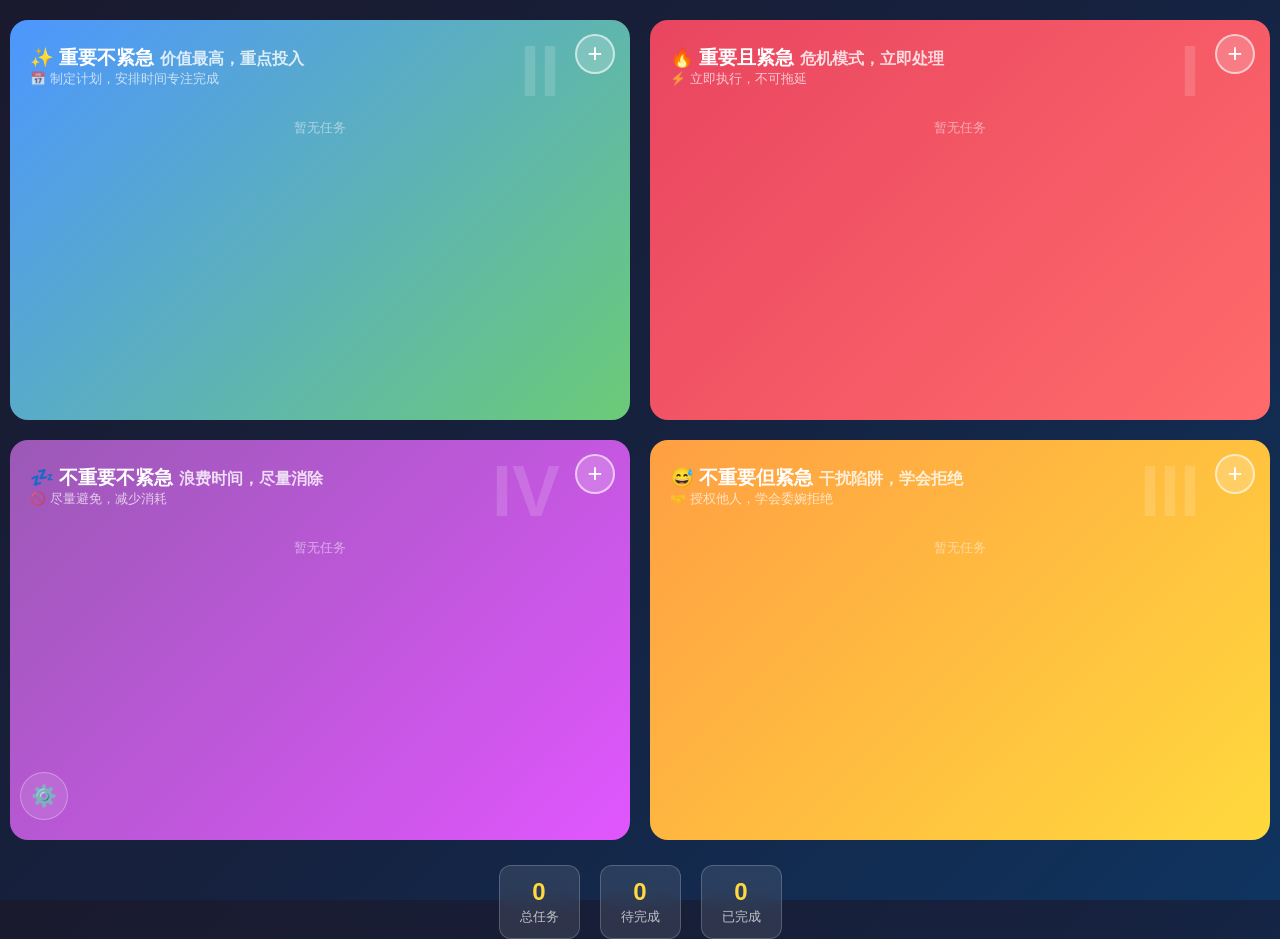
==== index.html @ 6d912873 "add html" ====
<!DOCTYPE html>
<html lang="zh-CN">
<head>
    <meta charset="UTF-8">
    <meta name="viewport" content="width=device-width, initial-scale=1.0">
    <title>四象限工作法 - 艾森豪威尔矩阵</title>
    <style>
        * { margin: 0; padding: 0; box-sizing: border-box; }
        
        body {
            width: 100vw;
            height: 100vh;
            overflow: hidden;
            background: linear-gradient(135deg, #1a1a2e 0%, #16213e 50%, #0f3460 100%);
            font-family: sans-serif;
            padding: 20px 10px;
            display: flex;
            flex-direction: column;
            align-items: center;
        }
        
        .header { text-align: center; margin-bottom: 20px; }
        
        h1 {
            color: #fff;
            font-size: 2rem;
            text-shadow: 0 0 30px rgba(255, 255, 255, 0.3);
        }
        
        .subtitle { color: #e94560; font-size: 1rem; margin-top: 5px; }

        .back-link {
            color: #ffd93d;
            font-size: 0.9rem;
            text-decoration: none;
            margin-top: 10px;
            display: inline-block;
        }

        .add-bar {
            display: flex;
            gap: 10px;
            max-width: 1000px;
            width: 100%;
            margin-bottom: 20px;
            flex-wrap: wrap;
            justify-content: center;
        }
        
        .add-bar input {
            flex: 1;
            min-width: 200px;
            padding: 12px 18px;
            border: 1px solid rgba(255,255,255,0.3);
            border-radius: 12px;
            background: rgba(255,255,255,0.1);
            color: #fff;
            font-size: 1rem;
            font-family: inherit;
            backdrop-filter: blur(10px);
            outline: none;
        }
        
        .add-bar input:focus { border-color: #ffd93d; }
        
        .add-bar input::placeholder { color: rgba(255,255,255,0.5); }
        
        .add-bar select {
            padding: 12px 16px;
            border: 1px solid rgba(255,255,255,0.3);
            border-radius: 12px;
            background: rgba(255,255,255,0.1);
            color: #fff;
            font-size: 1rem;
            font-family: inherit;
            backdrop-filter: blur(10px);
            outline: none;
            cursor: pointer;
        }

        .add-bar select option { background: #16213e; color: #fff; }

        .btn-add {
            padding: 12px 24px;
            border: none;
            border-radius: 12px;
            background: linear-gradient(135deg, #4d96ff, #6bcb77);
            color: #fff;
            font-size: 1rem;
            font-weight: bold;
            cursor: pointer;
            transition: all 0.3s ease;
            font-family: inherit;
        }
        
        .btn-add:hover { transform: translateY(-2px); box-shadow: 0 8px 20px rgba(77,150,255,0.4); }
        
        .matrix-container {
            display: grid;
            grid-template-columns: 1fr 1fr;
            gap: 20px;
            max-width: 1400px;
            width: 100%;
        }
        
        .quadrant {
            border-radius: 18px;
            padding: 25px 20px 20px;
            height: 400px;
            position: relative;
            display: flex;
            flex-direction: column;
            overflow: hidden;
            transition: box-shadow 0.3s ease;
        }

        .quadrant-header {
            flex-shrink: 0;
        }

        .quadrant-body {
            flex: 1;
            overflow-y: auto;
            overflow-x: hidden;
        }

        .quadrant-body::-webkit-scrollbar { width: 6px; }
        .quadrant-body::-webkit-scrollbar-track { background: rgba(255,255,255,0.1); border-radius: 3px; }
        .quadrant-body::-webkit-scrollbar-thumb { background: rgba(255,255,255,0.3); border-radius: 3px; }
        .quadrant-body::-webkit-scrollbar-thumb:hover { background: rgba(255,255,255,0.5); }
        
        .quadrant:hover { box-shadow: 0 15px 30px rgba(0,0,0,0.3); }

        .q1 { background: linear-gradient(135deg, #e94560 0%, #ff6b6b 100%); grid-column: 2; grid-row: 1; }
        .q2 { background: linear-gradient(135deg, #4d96ff 0%, #6bcb77 100%); grid-column: 1; grid-row: 1; }
        .q3 { background: linear-gradient(135deg, #ff9f43 0%, #ffd93d 100%); grid-column: 2; grid-row: 2; }
        .q4 { background: linear-gradient(135deg, #9b59b6 0%, #e056fd 100%); grid-column: 1; grid-row: 2; }
        
        .quadrant-number {
            position: absolute;
            top: 10px;
            right: 70px;
            font-size: 4.5rem;
            font-weight: bold;
            opacity: 0.15;
            color: #fff;
        }
        
        .btn-quadrant-add {
            position: absolute;
            top: 14px;
            right: 15px;
            width: 40px;
            height: 40px;
            border: 2px solid rgba(255,255,255,0.6);
            border-radius: 50%;
            background: rgba(255,255,255,0.2);
            color: #fff;
            font-size: 1.6rem;
            cursor: pointer;
            display: flex;
            align-items: center;
            justify-content: center;
            transition: all 0.2s ease;
            z-index: 10;
            line-height: 1;
        }

        .btn-quadrant-add:hover {
            background: rgba(255,255,255,0.5);
            transform: scale(1.1);
        }

        .inline-input-wrap {
            display: none;
            margin-bottom: 10px;
            flex-direction: column;
            gap: 6px;
        }

        .inline-input-wrap.show {
            display: flex;
        }

        .inline-input-wrap .input-row {
            display: flex;
            gap: 8px;
            align-items: center;
        }

        .inline-input-wrap input {
            flex: 1;
            padding: 8px 12px;
            border: 1px solid rgba(255,255,255,0.4);
            border-radius: 8px;
            background: rgba(255,255,255,0.2);
            color: #fff;
            font-size: 0.9rem;
            font-family: inherit;
            outline: none;
        }

        .inline-input-wrap input::placeholder { color: rgba(255,255,255,0.5); }
        .inline-input-wrap input:focus { border-color: #ffd93d; }

        .inline-input-wrap button {
            padding: 8px 14px;
            border: none;
            border-radius: 8px;
            background: rgba(255,255,255,0.3);
            color: #fff;
            font-size: 0.85rem;
            cursor: pointer;
            font-family: inherit;
            transition: all 0.2s ease;
        }

        .inline-input-wrap button:hover { background: rgba(255,255,255,0.5); }
        
.quadrant-title {
            font-size: 1.2rem;
            font-weight: bold;
            color: #fff;
            margin-bottom: 8px;
            display: inline;
        }

        .quadrant-subtitle-inline {
            font-size: 1rem;
            color: rgba(255,255,255,0.8);
            font-weight: bold;
        }
        
        .quadrant-subtitle {
            font-size: 0.85rem;
            color: rgba(255,255,255,0.8);
            margin-bottom: 5px;
            font-weight: bold;
        }

        .quadrant-action {
            font-size: 0.8rem;
            color: rgba(255,255,255,0.7);
            margin-bottom: 12px;
        }
        
        .task-list {
            list-style: none;
            display: flex;
            flex-direction: column;
            gap: 8px;
        }
        
        .task-item {
            display: flex;
            align-items: flex-start;
            gap: 12px;
            background: rgba(255,255,255,0.2);
            padding: 14px 16px;
            border-radius: 10px;
            backdrop-filter: blur(5px);
            border: 1px solid rgba(255,255,255,0.15);
            transition: all 0.2s ease;
            animation: slideIn 0.3s ease;
        }
        
        @keyframes slideIn {
            from { opacity: 0; transform: translateY(-10px); }
            to { opacity: 1; transform: translateY(0); }
        }
        
        .task-item:hover { background: rgba(255,255,255,0.3); }
        
        .task-item[draggable="true"] { cursor: grab; }
        
        .task-item.dragging { opacity: 0.4; transform: scale(0.95); }
        
        .task-item.drag-over-item { border-top: 2px solid rgba(255,255,255,0.8); }

        .quadrant.drag-over { box-shadow: 0 0 0 4px rgba(255,255,255,0.9), 0 20px 40px rgba(0,0,0,0.5); transform: scale(1.02); }
        
        .task-item.done { opacity: 0.5; }
        
        .task-item.done .task-text { text-decoration: line-through; }

        .task-check {
            width: 24px;
            height: 24px;
            border: 2px solid rgba(255,255,255,0.6);
            border-radius: 50%;
            cursor: pointer;
            transition: all 0.2s ease;
            display: flex;
            align-items: center;
            justify-content: center;
            flex-shrink: 0;
        }

        .task-index {
            color: rgba(255,255,255,0.5);
            font-size: 0.75rem;
            font-weight: bold;
            flex-shrink: 0;
            min-width: 16px;
            text-align: center;
        }
        
        .task-check:hover { background: rgba(255,255,255,0.3); }
        
        .task-item.done .task-check {
            background: rgba(255,255,255,0.8);
            border-color: #fff;
        }

        .task-item.done .task-check::after {
            content: '✓';
            color: #333;
            font-size: 0.85rem;
            font-weight: bold;
        }

        .task-text {
            color: #fff;
            font-size: 1rem;
            flex: 1;
            line-height: 1.4;
            word-break: break-word;
            min-width: 0;
        }

        .task-title {
            color: #fff;
            font-size: 1rem;
            font-weight: bold;
            line-height: 1.4;
            word-break: break-word;
        }

        .task-item.done .task-title { text-decoration: line-through; }

        .task-content {
            color: rgba(255,255,255,0.7);
            font-size: 0.85rem;
            line-height: 1.4;
            word-break: break-word;
            margin-top: 6px;
            max-height: 0;
            overflow: hidden;
            transition: max-height 0.3s ease;
        }

        .task-item.expanded .task-content {
            max-height: 200px;
        }

        .task-expand {
            width: 24px;
            height: 24px;
            border: none;
            background: rgba(255,255,255,0.2);
            color: rgba(255,255,255,0.8);
            border-radius: 50%;
            cursor: pointer;
            font-size: 0.7rem;
            display: flex;
            align-items: center;
            justify-content: center;
            transition: all 0.2s ease;
            flex-shrink: 0;
        }

        .task-expand:hover { background: rgba(255,255,255,0.4); }
        
        .task-item.expanded .task-expand { transform: rotate(180deg); }

        .edit-form {
            display: flex;
            flex-direction: column;
            gap: 6px;
            margin-top: 6px;
        }

        .edit-form input {
            padding: 6px 10px;
            border: 1px solid rgba(255,255,255,0.4);
            border-radius: 6px;
            background: rgba(255,255,255,0.25);
            color: #fff;
            font-size: 0.9rem;
            font-family: inherit;
            outline: none;
        }

        .edit-form input:focus { border-color: #ffd93d; }

        .edit-form-buttons {
            display: flex;
            gap: 6px;
        }

        .edit-form-buttons button {
            padding: 4px 10px;
            border: none;
            border-radius: 6px;
            font-size: 0.8rem;
            cursor: pointer;
            font-family: inherit;
            transition: all 0.2s ease;
        }

        .btn-edit-save {
            background: rgba(255,255,255,0.35);
            color: #fff;
        }

        .btn-edit-save:hover { background: rgba(255,255,255,0.5); }

        .btn-edit-cancel {
            background: rgba(255,255,255,0.15);
            color: rgba(255,255,255,0.7);
        }

        .btn-edit-cancel:hover { background: rgba(255,255,255,0.25); }

        .task-delete {
            width: 26px;
            height: 26px;
            border: none;
            background: rgba(255,255,255,0.2);
            color: rgba(255,255,255,0.8);
            border-radius: 50%;
            cursor: pointer;
            font-size: 0.9rem;
            display: flex;
            align-items: center;
            justify-content: center;
            transition: all 0.2s ease;
            flex-shrink: 0;
        }
        
        .task-delete:hover { background: rgba(255,255,255,0.5); color: #fff; }

        .empty-tip {
            color: rgba(255,255,255,0.5);
            font-size: 0.8rem;
            text-align: center;
            padding: 20px 0;
        }

        .stats-bar {
            display: flex;
            gap: 20px;
            margin-top: 25px;
            max-width: 1000px;
            width: 100%;
            justify-content: center;
            flex-wrap: wrap;
        }

        .stat-card {
            background: rgba(255,255,255,0.1);
            padding: 12px 20px;
            border-radius: 12px;
            text-align: center;
            backdrop-filter: blur(10px);
            border: 1px solid rgba(255,255,255,0.2);
        }

        .stat-count { color: #ffd93d; font-size: 1.5rem; font-weight: bold; }
        .stat-label { color: rgba(255,255,255,0.7); font-size: 0.8rem; margin-top: 3px; }

        .clear-btn {
            padding: 10px 20px;
            border: 1px solid rgba(255,255,255,0.3);
            border-radius: 12px;
            background: rgba(255,255,255,0.1);
            color: #fff;
            font-size: 0.85rem;
            cursor: pointer;
            transition: all 0.2s ease;
            font-family: inherit;
        }

        .clear-btn:hover { background: rgba(255,255,255,0.2); }

        .trash-btn {
            position: fixed;
            bottom: 20px;
            left: 20px;
            width: 48px;
            height: 48px;
            border: 1px solid rgba(255,255,255,0.3);
            border-radius: 50%;
            background: rgba(255,255,255,0.1);
            color: #fff;
            font-size: 1.3rem;
            cursor: pointer;
            display: flex;
            align-items: center;
            justify-content: center;
            transition: all 0.3s ease;
            backdrop-filter: blur(10px);
            z-index: 100;
        }

        .trash-btn:hover {
            background: rgba(255,255,255,0.25);
            transform: scale(1.1);
        }

        .settings-btn {
            position: fixed;
            bottom: 80px;
            left: 20px;
            width: 48px;
            height: 48px;
            border: 1px solid rgba(255,255,255,0.3);
            border-radius: 50%;
            background: rgba(255,255,255,0.1);
            color: #fff;
            font-size: 1.3rem;
            cursor: pointer;
            display: flex;
            align-items: center;
            justify-content: center;
            transition: all 0.3s ease;
            backdrop-filter: blur(10px);
            z-index: 100;
        }

        .settings-btn:hover {
            background: rgba(255,255,255,0.25);
            transform: scale(1.1);
        }

        .settings-btn.connected {
            border-color: #6bcb77;
        }

        .settings-overlay {
            position: fixed;
            top: 0;
            left: 0;
            width: 100%;
            height: 100%;
            background: rgba(0,0,0,0.5);
            z-index: 200;
            display: none;
            backdrop-filter: blur(3px);
        }

        .settings-overlay.show { display: block; }

        .settings-panel {
            position: fixed;
            top: 50%;
            left: 50%;
            transform: translate(-50%, -50%);
            width: 400px;
            background: rgba(22, 33, 62, 0.98);
            border-radius: 18px;
            padding: 30px;
            border: 1px solid rgba(255,255,255,0.15);
            backdrop-filter: blur(20px);
            z-index: 201;
            display: none;
            animation: fadeIn 0.3s ease;
        }

        .settings-panel.show { display: block; }

        @keyframes fadeIn {
            from { opacity: 0; transform: translate(-50%, -50%) scale(0.95); }
            to { opacity: 1; transform: translate(-50%, -50%) scale(1); }
        }

        .settings-panel h3 {
            color: #fff;
            font-size: 1.2rem;
            margin-bottom: 20px;
            text-align: center;
        }

        .conn-status {
            font-size: 0.75rem;
            font-weight: normal;
            margin-left: 6px;
        }

        .conn-status.connected { color: #6bcb77; }

        .conn-status.disconnected { color: #e94560; }

        .settings-panel label {
            color: rgba(255,255,255,0.7);
            font-size: 0.85rem;
            display: block;
            margin-bottom: 5px;
            margin-top: 12px;
        }

        .settings-panel input {
            width: 100%;
            padding: 10px 14px;
            border: 1px solid rgba(255,255,255,0.3);
            border-radius: 10px;
            background: rgba(255,255,255,0.1);
            color: #fff;
            font-size: 0.9rem;
            font-family: inherit;
            outline: none;
        }

        .settings-panel input:focus { border-color: #ffd93d; }

        .settings-panel input::placeholder { color: rgba(255,255,255,0.4); }

        .settings-panel .settings-buttons {
            display: flex;
            gap: 10px;
            margin-top: 20px;
        }

        .settings-panel .btn-connect {
            flex: 1;
            padding: 10px;
            border: none;
            border-radius: 10px;
            background: linear-gradient(135deg, #4d96ff, #6bcb77);
            color: #fff;
            font-size: 0.95rem;
            font-weight: bold;
            cursor: pointer;
            font-family: inherit;
            transition: all 0.2s ease;
        }

        .settings-panel .btn-connect:hover { opacity: 0.9; }

        .settings-panel .btn-connect:disabled { opacity: 0.5; cursor: not-allowed; }

        .settings-panel .btn-disconnect {
            padding: 10px 14px;
            border: 1px solid rgba(255,255,255,0.3);
            border-radius: 10px;
            background: rgba(255,255,255,0.1);
            color: rgba(255,255,255,0.7);
            font-size: 0.85rem;
            cursor: pointer;
            font-family: inherit;
            transition: all 0.2s ease;
        }

        .settings-panel .btn-disconnect:hover { background: rgba(233,69,96,0.3); color: #fff; }

        .settings-panel .status-msg {
            color: #6bcb77;
            font-size: 0.8rem;
            text-align: center;
            margin-top: 10px;
            min-height: 20px;
        }

        .settings-panel .status-msg.error {
            color: #e94560;
        }

        .loading-bar {
            position: fixed;
            top: 0;
            left: 0;
            height: 3px;
            background: linear-gradient(90deg, #4d96ff, #6bcb77, #ffd93d);
            z-index: 999;
            transition: width 0.3s ease;
            width: 0;
        }

        .loading-bar.active {
            animation: loadingPulse 1.5s infinite;
        }

        @keyframes loadingPulse {
            0% { width: 0; left: 0; }
            50% { width: 70%; left: 15%; }
            100% { width: 0; left: 100%; }
        }

        .trash-btn .trash-count {
            position: absolute;
            top: -6px;
            right: -6px;
            background: #e94560;
            color: #fff;
            font-size: 0.7rem;
            min-width: 18px;
            height: 18px;
            border-radius: 50%;
            display: flex;
            align-items: center;
            justify-content: center;
        }

        .trash-overlay {
            position: fixed;
            top: 0;
            left: 0;
            width: 100%;
            height: 100%;
            background: rgba(0,0,0,0.5);
            z-index: 200;
            display: none;
            backdrop-filter: blur(3px);
        }

        .trash-overlay.show { display: block; }

        .trash-panel {
            position: fixed;
            bottom: 80px;
            left: 20px;
            width: 50vw;
            max-height: 70vh;
            background: rgba(22, 33, 62, 0.95);
            border-radius: 18px;
            padding: 20px;
            border: 1px solid rgba(255,255,255,0.15);
            backdrop-filter: blur(20px);
            z-index: 201;
            display: none;
            animation: slideUp 0.3s ease;
            overflow-y: auto;
        }

        .trash-panel::-webkit-scrollbar { width: 6px; }
        .trash-panel::-webkit-scrollbar-track { background: rgba(255,255,255,0.1); border-radius: 3px; }
        .trash-panel::-webkit-scrollbar-thumb { background: rgba(255,255,255,0.3); border-radius: 3px; }

        .trash-panel.show { display: block; }

        @keyframes slideUp {
            from { opacity: 0; transform: translateY(20px); }
            to { opacity: 1; transform: translateY(0); }
        }

        .trash-header {
            display: flex;
            justify-content: space-between;
            align-items: center;
            margin-bottom: 15px;
        }

        .trash-title {
            color: rgba(255,255,255,0.7);
            font-size: 1.1rem;
            font-weight: bold;
        }

        .trash-list {
            list-style: none;
            display: flex;
            flex-direction: column;
            gap: 6px;
        }

        .trash-item {
            display: flex;
            align-items: center;
            gap: 12px;
            background: rgba(255,255,255,0.08);
            padding: 10px 14px;
            border-radius: 8px;
            border: 1px solid rgba(255,255,255,0.08);
            animation: slideIn 0.3s ease;
            flex-wrap: wrap;
        }

        .trash-item:hover { background: rgba(255,255,255,0.12); }

        .trash-title-text {
            color: rgba(255,255,255,0.6);
            font-size: 0.9rem;
            flex: 1;
            text-decoration: line-through;
        }

        .trash-time {
            color: rgba(255,255,255,0.4);
            font-size: 0.75rem;
            flex-shrink: 0;
        }

        .btn-restore {
            padding: 4px 12px;
            border: 1px solid rgba(255,255,255,0.3);
            border-radius: 6px;
            background: rgba(255,255,255,0.15);
            color: rgba(255,255,255,0.7);
            font-size: 0.8rem;
            cursor: pointer;
            font-family: inherit;
            transition: all 0.2s ease;
            flex-shrink: 0;
        }

        .btn-restore:hover { background: rgba(255,255,255,0.3); color: #fff; }

        .btn-trash-delete {
            width: 22px;
            height: 22px;
            border: none;
            background: rgba(255,255,255,0.1);
            color: rgba(255,255,255,0.5);
            border-radius: 50%;
            cursor: pointer;
            font-size: 0.75rem;
            display: flex;
            align-items: center;
            justify-content: center;
            transition: all 0.2s ease;
            flex-shrink: 0;
        }

        .btn-trash-delete:hover { background: rgba(233,69,96,0.5); color: #fff; }

        .trash-empty {
            color: rgba(255,255,255,0.3);
            font-size: 0.85rem;
            text-align: center;
            padding: 20px 0;
        }

        @media (max-width: 768px) {
            h1 { font-size: 1.5rem; }
            .matrix-container { grid-template-columns: 1fr; }
            .q1, .q2, .q3, .q4 { grid-column: 1; }
            .q1 { grid-row: 1; }
            .q2 { grid-row: 2; }
            .q3 { grid-row: 3; }
            .q4 { grid-row: 4; }
            .quadrant { min-height: auto; }
            body { padding: 15px 8px; }
        }
    </style>
</head>
<body>
    <div class="matrix-container">
        <div class="quadrant q2" id="q2">
            <div class="quadrant-header">
                <div class="quadrant-number">II</div>
                <button class="btn-quadrant-add" onclick="showInlineInput('q2')">+</button>
                <div class="quadrant-title">✨ 重要不紧急 <span class="quadrant-subtitle-inline">价值最高，重点投入</span></div>
                <div class="quadrant-action">📅 制定计划，安排时间专注完成</div>
                <div class="inline-input-wrap" id="inline-q2">
                    <div class="input-row">
                        <input type="text" class="inline-title" placeholder="标题" onkeydown="if(event.key==='Enter'&&event.metaKey)addInlineTask('q2')" />
                        <input type="text" class="inline-content" placeholder="内容（可选）" onkeydown="if(event.key==='Enter'&&event.metaKey)addInlineTask('q2')" />
                        <button onclick="addInlineTask('q2')">添加</button>
                        <button onclick="hideInlineInput('q2')">取消</button>
                    </div>
                </div>
            </div>
            <div class="quadrant-body">
                <ul class="task-list" id="list-q2"></ul>
            </div>
        </div>
        
        <div class="quadrant q1" id="q1">
            <div class="quadrant-header">
                <div class="quadrant-number">I</div>
                <button class="btn-quadrant-add" onclick="showInlineInput('q1')">+</button>
                <div class="quadrant-title">🔥 重要且紧急 <span class="quadrant-subtitle-inline">危机模式，立即处理</span></div>
                <div class="quadrant-action">⚡ 立即执行，不可拖延</div>
                <div class="inline-input-wrap" id="inline-q1">
                    <div class="input-row">
                        <input type="text" class="inline-title" placeholder="标题" onkeydown="if(event.key==='Enter'&&event.metaKey)addInlineTask('q1')" />
                        <input type="text" class="inline-content" placeholder="内容（可选）" onkeydown="if(event.key==='Enter'&&event.metaKey)addInlineTask('q1')" />
                        <button onclick="addInlineTask('q1')">添加</button>
                        <button onclick="hideInlineInput('q1')">取消</button>
                    </div>
                </div>
            </div>
            <div class="quadrant-body">
                <ul class="task-list" id="list-q1"></ul>
            </div>
        </div>
        
        <div class="quadrant q4" id="q4">
            <div class="quadrant-header">
                <div class="quadrant-number">IV</div>
                <button class="btn-quadrant-add" onclick="showInlineInput('q4')">+</button>
                <div class="quadrant-title">💤 不重要不紧急 <span class="quadrant-subtitle-inline">浪费时间，尽量消除</span></div>
                <div class="quadrant-action">🚫 尽量避免，减少消耗</div>
                <div class="inline-input-wrap" id="inline-q4">
                    <div class="input-row">
                        <input type="text" class="inline-title" placeholder="标题" onkeydown="if(event.key==='Enter'&&event.metaKey)addInlineTask('q4')" />
                        <input type="text" class="inline-content" placeholder="内容（可选）" onkeydown="if(event.key==='Enter'&&event.metaKey)addInlineTask('q4')" />
                        <button onclick="addInlineTask('q4')">添加</button>
                        <button onclick="hideInlineInput('q4')">取消</button>
                    </div>
                </div>
            </div>
            <div class="quadrant-body">
                <ul class="task-list" id="list-q4"></ul>
            </div>
        </div>
        
        <div class="quadrant q3" id="q3">
            <div class="quadrant-header">
                <div class="quadrant-number">III</div>
                <button class="btn-quadrant-add" onclick="showInlineInput('q3')">+</button>
                <div class="quadrant-title">😅 不重要但紧急 <span class="quadrant-subtitle-inline">干扰陷阱，学会拒绝</span></div>
                <div class="quadrant-action">🤝 授权他人，学会委婉拒绝</div>
                <div class="inline-input-wrap" id="inline-q3">
                    <div class="input-row">
                        <input type="text" class="inline-title" placeholder="标题" onkeydown="if(event.key==='Enter'&&event.metaKey)addInlineTask('q3')" />
                        <input type="text" class="inline-content" placeholder="内容（可选）" onkeydown="if(event.key==='Enter'&&event.metaKey)addInlineTask('q3')" />
                        <button onclick="addInlineTask('q3')">添加</button>
                        <button onclick="hideInlineInput('q3')">取消</button>
                    </div>
                </div>
            </div>
            <div class="quadrant-body">
                <ul class="task-list" id="list-q3"></ul>
            </div>
        </div>
    </div>

    <div class="stats-bar" id="statsBar"></div>

    <button class="trash-btn" id="trashBtn" onclick="toggleTrash()">🗑️<span class="trash-count" id="trashCount"></span></button>
    <div class="trash-overlay" id="trashOverlay" onclick="closeTrash()"></div>
    <div class="trash-panel" id="trashPanel">
        <div class="trash-header">
            <div class="trash-title">🗑️ 回收站</div>
            <button class="clear-btn" onclick="clearTrash()" style="padding:6px 14px;font-size:0.8rem">清空回收站</button>
        </div>
        <ul class="trash-list" id="trashList"></ul>
    </div>

    <div class="loading-bar" id="loadingBar"></div>

    <button class="settings-btn" id="settingsBtn" onclick="toggleSettings()" title="GitHub 设置">⚙️</button>
    <div class="settings-overlay" id="settingsOverlay" onclick="closeSettings()"></div>
    <div class="settings-panel" id="settingsPanel">
        <h3>GitHub 连接设置 <span id="connStatus" class="conn-status"></span></h3>
        <label>Personal Access Token</label>
        <input type="password" id="configToken" placeholder="ghp_xxxxxxxxxxxxxxxxxxxx" />
        <label>仓库 (owner/repo)</label>
        <input type="text" id="configRepo" placeholder="myusername/my-repo" />
        <label>分支</label>
        <input type="text" id="configBranch" value="main" placeholder="main" />
        <div class="settings-buttons">
            <button class="btn-connect" id="btnConnect" onclick="connectGitHub()">连接</button>
            <button class="btn-disconnect" onclick="disconnectGitHub()">断开</button>
        </div>
        <div class="status-msg" id="settingsStatus"></div>
    </div>

    <script>
        const CONFIG_KEY = 'eisenhower_github_config';

        const FILE_PATH_Q1 = 'eisenhower/q1.jsonl';
        const FILE_PATH_Q2 = 'eisenhower/q2.jsonl';
        const FILE_PATH_Q3 = 'eisenhower/q3.jsonl';
        const FILE_PATH_Q4 = 'eisenhower/q4.jsonl';
        const FILE_PATH_TRASH = 'eisenhower/trash.jsonl';

        const FILE_MAP = { q1: FILE_PATH_Q1, q2: FILE_PATH_Q2, q3: FILE_PATH_Q3, q4: FILE_PATH_Q4, trash: FILE_PATH_TRASH };

        let tasksCache = [];
        let fileShas = {};
        let apiToken = '';
        let apiRepoOwner = '';
        let apiRepoName = '';
        var saveLocks = {};
        var connectionAttempted = false;

        function withLock(path, fn) {
            var prev = saveLocks[path] || Promise.resolve();
            var next = prev.then(function() { return fn(); });
            saveLocks[path] = next.catch(function() {});
            return next;
        }

        function loadConfig() {
            try { return JSON.parse(localStorage.getItem(CONFIG_KEY)) || { token: '', repo: '', branch: 'main' }; }
            catch { return { token: '', repo: '', branch: 'main' }; }
        }

        function saveConfig(config) { localStorage.setItem(CONFIG_KEY, JSON.stringify(config)); }

        function getBranch() { return loadConfig().branch || 'main'; }

        function apiHeaders() {
            return {
                'Authorization': 'token ' + apiToken,
                'Accept': 'application/vnd.github.v3+json',
                'Content-Type': 'application/json'
            };
        }

        function parseApiError(respStatus, respText) {
            try {
                var err = JSON.parse(respText);
                return err.message || ('HTTP ' + respStatus);
            } catch (e) {
                return 'HTTP ' + respStatus + ' ' + respText;
            }
        }

        async function apiGet(url) {
            console.log('[apiGet]', url);
            var resp = await fetch(url, { headers: apiHeaders(), cache: 'no-store' });
            if (!resp.ok) {
                var errText = await resp.text();
                var msg = parseApiError(resp.status, errText);
                console.error('[apiGet] FAIL', resp.status, msg);
                throw new Error(msg);
            }
            var data = await resp.json();
            console.log('[apiGet] OK');
            return data;
        }

        async function apiPut(url, body) {
            console.log('[apiPut]', url, 'sha:', body.sha ? body.sha.substring(0, 7) : 'none', 'branch:', body.branch);
            var resp = await fetch(url, { method: 'PUT', headers: apiHeaders(), body: JSON.stringify(body), cache: 'no-store' });
            var respText = await resp.text();
            if (!resp.ok) {
                var msg = parseApiError(resp.status, respText);
                console.error('[apiPut] FAIL', resp.status, msg);
                throw new Error(msg);
            }
            console.log('[apiPut] OK');
            return JSON.parse(respText);
        }

        function base64Encode(str) {
            return btoa(encodeURIComponent(str).replace(/%([0-9A-F]{2})/g, function(m, p1) {
                return String.fromCharCode('0x' + p1);
            }));
        }

        function base64Decode(base64) {
            if (!base64) return '';
            return decodeURIComponent(atob(base64).split('').map(function(c) {
                return '%' + ('00' + c.charCodeAt(0).toString(16)).slice(-2);
            }).join(''));
        }

        function initApi(config) {
            if (!config.token || !config.repo) return false;
            apiToken = config.token;
            var parts = config.repo.split('/');
            if (parts.length !== 2) return false;
            apiRepoOwner = parts[0].trim();
            apiRepoName = parts[1].trim();
            return true;
        }

        function apiRepoUrl() {
            return 'https://api.github.com/repos/' + apiRepoOwner + '/' + apiRepoName;
        }

        function apiContentsUrl(path) {
            return apiRepoUrl() + '/contents/' + path;
        }

        async function testConnection(config) {
            if (!initApi(config)) return false;
            try {
                await apiGet(apiRepoUrl());
                return true;
            } catch (e) { return false; }
        }

        function isConfigured() {
            var cfg = loadConfig();
            return cfg.token && cfg.repo;
        }

        async function fetchFileContent(path) {
            var branch = getBranch();
            try {
                var url = apiContentsUrl(path) + '?ref=' + encodeURIComponent(branch);
                var info = await apiGet(url);
                fileShas[path] = info.sha;
                var content = base64Decode(info.content);
                if (!content || !content.trim()) return [];
                return content.split('\n').filter(function(line) { return line.trim(); }).map(function(line) {
                    return JSON.parse(line);
                });
            } catch (e) {
                fileShas[path] = null;
                return [];
            }
        }

        async function saveFileContent(path, tasks) {
            return withLock(path, async function() {
            var branch = getBranch();
            console.log('[saveFileContent]', path, 'tasks count:', tasks.length, 'token set:', !!apiToken);
            var content = tasks.map(function(t) { return JSON.stringify(t); }).join('\n') + (tasks.length > 0 ? '\n' : '');
            var encoded = base64Encode(content);
            var body = { message: 'Update ' + path, content: encoded, branch: branch };

            try {
                var url = apiContentsUrl(path) + '?ref=' + encodeURIComponent(branch);
                var info = await apiGet(url);
                body.sha = info.sha;
                console.log('[saveFileContent] fetched sha:', info.sha.substring(0, 7));
            } catch (e) {
                console.log('[saveFileContent] file not found, will create');
            }

            console.log('[saveFileContent] saving with sha:', body.sha ? body.sha.substring(0, 7) : '(none - create)');
            var result = await apiPut(apiContentsUrl(path), body);
            console.log('[saveFileContent] response content:', JSON.stringify(result.content).substring(0, 200));
            return result;
        });
        }

        async function fileExists(path) {
            var branch = getBranch();
            var url = apiContentsUrl(path) + '?ref=' + encodeURIComponent(branch);
            try {
                await apiGet(url);
                return true;
            } catch (e) {
                return false;
            }
        }

        async function ensureFilesExist() {
            var keys = ['q1', 'q2', 'q3', 'q4', 'trash'];
            for (var i = 0; i < keys.length; i++) {
                var path = FILE_MAP[keys[i]];
                var exists = await fileExists(path);
                if (!exists) {
                    var body = { message: 'Create ' + path, content: base64Encode(''), branch: getBranch() };
                    await apiPut(apiContentsUrl(path), body);
                }
            }
        }

        async function loadAllTasks() {
            tasksCache = [];
            fileShas = {};
            var keys = ['q1', 'q2', 'q3', 'q4', 'trash'];
            for (var i = 0; i < keys.length; i++) {
                var tasks = await fetchFileContent(FILE_MAP[keys[i]]);
                for (var j = 0; j < tasks.length; j++) {
                    tasksCache.push(tasks[j]);
                }
            }
        }

        function getTasksForQuadrant(q) {
            return tasksCache.filter(function(t) {
                if (q === 'trash') return t.deleted;
                return t.quadrant === q && !t.deleted;
            });
        }

        async function saveQuadrant(q) {
            var tasks = getTasksForQuadrant(q);
            await saveFileContent(FILE_MAP[q], tasks);
        }

        async function addInlineTask(quadrant) {
            var wrap = document.getElementById('inline-' + quadrant);
            var titleInput = wrap.querySelector('.inline-title');
            var contentInput = wrap.querySelector('.inline-content');
            var title = titleInput.value.trim();
            if (!title) return;
            var content = contentInput.value.trim();
            titleInput.value = '';
            contentInput.value = '';
            wrap.classList.remove('show');
            showLoading();
            var newTask = { id: Date.now(), title: title, content: content, quadrant: quadrant, done: false };
            tasksCache.push(newTask);
            console.log('[addInlineTask] added', newTask.id, 'to', quadrant, 'token set:', !!apiToken);
            render();
            bindQuadrantDropEvents();
            try {
                console.log('[addInlineTask] saving to', quadrant);
                await saveQuadrant(quadrant);
                console.log('[addInlineTask] save success');
            }
            catch (e) {
                console.error('[addInlineTask] save FAILED:', e.message);
                showStatus('保存失败: ' + e.message, true);
            }
            hideLoading();
        }

        async function toggleTask(id) {
            var task = tasksCache.find(function(t) { return t.id === id; });
            if (task && !task.deleted) {
                task.done = !task.done;
                showLoading();
                render();
                bindQuadrantDropEvents();
                try { await saveQuadrant(task.quadrant); }
                catch (e) { showStatus('保存失败: ' + e.message, true); }
                hideLoading();
            }
        }

        function markTaskDeleted(task) {
            task.deleted = true;
            task.deletedAt = Date.now();
            task.originalQuadrant = task.quadrant;
        }

        async function deleteTask(id) {
            var task = tasksCache.find(function(t) { return t.id === id; });
            if (task) {
                markTaskDeleted(task);
                console.log('[deleteTask] deleted', id, 'from', task.originalQuadrant, 'token set:', !!apiToken);
                showLoading();
                render();
                bindQuadrantDropEvents();
                try {
                    console.log('[deleteTask] saving source quadrant:', task.originalQuadrant);
                    await saveQuadrant(task.originalQuadrant);
                    console.log('[deleteTask] saving trash');
                    await saveQuadrant('trash');
                    console.log('[deleteTask] save success');
                } catch (e) {
                    console.error('[deleteTask] save FAILED:', e.message);
                    showStatus('保存失败: ' + e.message, true);
                }
                hideLoading();
            }
        }

        async function restoreTask(id) {
            var task = tasksCache.find(function(t) { return t.id === id; });
            if (task) {
                task.deleted = false;
                task.quadrant = task.originalQuadrant || 'q1';
                delete task.deletedAt;
                delete task.originalQuadrant;
                showLoading();
                render();
                bindQuadrantDropEvents();
                try {
                    await saveQuadrant(task.quadrant);
                    await saveQuadrant('trash');
                } catch (e) { showStatus('保存失败: ' + e.message, true); }
                hideLoading();
            }
        }

        async function permanentDelete(id) {
            tasksCache = tasksCache.filter(function(t) { return t.id !== id; });
            showLoading();
            render();
            bindQuadrantDropEvents();
            try { await saveQuadrant('trash'); }
            catch (e) { showStatus('保存失败: ' + e.message, true); }
            hideLoading();
        }

        async function clearTrash() {
            tasksCache = tasksCache.filter(function(t) { return !t.deleted; });
            showLoading();
            render();
            bindQuadrantDropEvents();
            try { await saveFileContent(FILE_PATH_TRASH, []); }
            catch (e) { showStatus('保存失败: ' + e.message, true); }
            hideLoading();
            closeTrash();
        }

        async function clearDone() {
            var doneTasks = tasksCache.filter(function(t) { return t.done && !t.deleted; });
            if (doneTasks.length === 0) return;
            var affectedQuadrants = {};
            doneTasks.forEach(function(t) {
                markTaskDeleted(t);
                affectedQuadrants[t.originalQuadrant] = true;
            });
            showLoading();
            render();
            bindQuadrantDropEvents();
            var keys = Object.keys(affectedQuadrants);
            for (var i = 0; i < keys.length; i++) {
                try { await saveQuadrant(keys[i]); } catch (e) {}
            }
            try { await saveQuadrant('trash'); } catch (e) {}
            hideLoading();
        }

        async function saveEdit(id) {
            var editEl = document.getElementById('task-edit-' + id);
            var title = editEl.querySelector('.edit-title').value.trim();
            if (!title) return;
            var content = editEl.querySelector('.edit-content').value.trim();
            var task = tasksCache.find(function(t) { return t.id === id; });
            if (task) {
                task.title = title;
                task.content = content;
                showLoading();
                render();
                bindQuadrantDropEvents();
                try { await saveQuadrant(task.deleted ? (task.originalQuadrant || 'q1') : task.quadrant); }
                catch (e) { showStatus('保存失败: ' + e.message, true); }
                hideLoading();
            }
        }

        async function reorderTasks(targetTaskId, before) {
            var draggedTask = tasksCache.find(function(t) { return t.id === draggedTaskId; });
            var targetTask = tasksCache.find(function(t) { return t.id === targetTaskId; });
            if (!draggedTask || !targetTask) return;
            var oldQuadrant = draggedTask.quadrant;
            draggedTask.quadrant = targetTask.quadrant;
            var qTasks = tasksCache.filter(function(t) { return t.quadrant === draggedTask.quadrant && t.id !== draggedTaskId; })
                .sort(function(a, b) { return (a.order || 0) - (b.order || 0); });
            var targetIndex = qTasks.findIndex(function(t) { return t.id === targetTaskId; });
            if (before) qTasks.splice(targetIndex, 0, draggedTask);
            else qTasks.splice(targetIndex + 1, 0, draggedTask);
            qTasks.forEach(function(t, i) { t.order = i; });
            var otherTasks = tasksCache.filter(function(t) { return t.quadrant !== draggedTask.quadrant; })
                .sort(function(a, b) { return (a.order || 0) - (b.order || 0); });
            tasksCache = qTasks.concat(otherTasks);
            showLoading();
            render();
            bindQuadrantDropEvents();
            try {
                await saveQuadrant(draggedTask.quadrant);
                if (oldQuadrant !== draggedTask.quadrant) await saveQuadrant(oldQuadrant);
            } catch (e) { showStatus('保存失败: ' + e.message, true); }
            hideLoading();
        }

        function render() {
            var tasks = tasksCache.filter(function(t) { return !t.deleted; });
            var deletedTasks = tasksCache.filter(function(t) { return t.deleted; })
                .sort(function(a, b) { return (b.deletedAt || 0) - (a.deletedAt || 0); });
            var quadrants = ['q1', 'q2', 'q3', 'q4'];

            quadrants.forEach(function(q) {
                var list = document.getElementById('list-' + q);
                var qTasks = tasks.filter(function(t) { return t.quadrant === q; })
                    .sort(function(a, b) { return (a.order || 0) - (b.order || 0); });
                if (qTasks.length === 0) {
                    list.innerHTML = '<div class="empty-tip">暂无任务</div>';
                } else {
                    list.innerHTML = qTasks.map(function(t, i) {
                        var hasContent = !!t.content;
                        return '<li class="task-item ' + (t.done ? 'done' : '') + '" draggable="true" data-task-id="' + t.id + '" data-quadrant="' + t.quadrant + '"'
                            + ' ondragstart="onDragStart(event, ' + t.id + ')" ondragend="onDragEnd(event)"'
                            + ' ondragover="onDragOverItem(event, this)" ondragleave="onDragLeaveItem(this)">'
                            + '<span class="task-index">' + (i + 1) + '</span>'
                            + '<div class="task-check" onclick="toggleTask(' + t.id + ')"></div>'
                            + '<div class="task-text" ondblclick="startEdit(' + t.id + ')" id="task-display-' + t.id + '">'
                            + '<div class="task-title">' + escapeHtml(t.title || t.text) + '</div>'
                            + (hasContent ? '<div class="task-content">' + escapeHtml(t.content) + '</div>' : '')
                            + '</div>'
                            + '<div class="task-text" id="task-edit-' + t.id + '" style="display:none">'
                            + '<div class="edit-form">'
                            + '<input type="text" class="edit-title" value="' + escapeAttr(t.title || t.text) + '" placeholder="标题" onkeydown="if(event.key===\'Enter\'&&event.metaKey)saveEdit(' + t.id + ');if(event.key===\'Escape\')cancelEdit(' + t.id + ')" />'
                            + '<input type="text" class="edit-content" value="' + escapeAttr(t.content || '') + '" placeholder="内容（可选）" onkeydown="if(event.key===\'Enter\'&&event.metaKey)saveEdit(' + t.id + ');if(event.key===\'Escape\')cancelEdit(' + t.id + ')" />'
                            + '<div class="edit-form-buttons">'
                            + '<button class="btn-edit-save" onclick="saveEdit(' + t.id + ')">保存</button>'
                            + '<button class="btn-edit-cancel" onclick="cancelEdit(' + t.id + ')">取消</button>'
                            + '</div></div></div>'
                            + (hasContent ? '<button class="task-expand" onclick="toggleExpand(this)">▼</button>' : '')
                            + '<button class="task-delete" onclick="deleteTask(' + t.id + ')">×</button>'
                            + '</li>';
                    }).join('');
                }
            });

            var total = tasks.length;
            var done = tasks.filter(function(t) { return t.done; }).length;
            var undone = total - done;

            document.getElementById('statsBar').innerHTML =
                '<div class="stat-card"><div class="stat-count">' + total + '</div><div class="stat-label">总任务</div></div>'
                + '<div class="stat-card"><div class="stat-count">' + undone + '</div><div class="stat-label">待完成</div></div>'
                + '<div class="stat-card"><div class="stat-count">' + done + '</div><div class="stat-label">已完成</div></div>'
                + (done > 0 ? '<button class="clear-btn" onclick="clearDone()">清除已完成</button>' : '');

            var trashBtn = document.getElementById('trashBtn');
            var trashCount = document.getElementById('trashCount');
            var trashList = document.getElementById('trashList');
            if (deletedTasks.length === 0) {
                trashBtn.style.display = 'none';
                closeTrash();
            } else {
                trashBtn.style.display = '';
                trashCount.textContent = deletedTasks.length;
                trashList.innerHTML = deletedTasks.map(function(t) {
                    var time = t.deletedAt ? formatTime(t.deletedAt) : '';
                    var hasContent = !!t.content;
                    return '<li class="trash-item" id="trash-item-' + t.id + '">'
                        + '<span class="trash-title-text">' + escapeHtml(t.title || t.text) + '</span>'
                        + (hasContent ? '<div class="trash-content" id="trash-content-' + t.id + '" style="display:none;color:rgba(255,255,255,0.5);font-size:0.8rem;margin-top:4px;width:100%">' + escapeHtml(t.content) + '</div>' : '')
                        + '<span class="trash-time">' + time + '</span>'
                        + (hasContent ? '<button class="task-expand" onclick="toggleTrashDetail(' + t.id + ')" style="width:20px;height:20px;font-size:0.6rem">▼</button>' : '')
                        + '<button class="btn-restore" onclick="restoreTask(' + t.id + ')">恢复</button>'
                        + '<button class="btn-trash-delete" onclick="permanentDelete(' + t.id + ')">×</button>'
                        + '</li>';
                }).join('');
            }
        }

        function formatTime(timestamp) {
            var d = new Date(timestamp);
            var pad = function(n) { return String(n).padStart(2, '0'); };
            return (d.getMonth() + 1) + '/' + pad(d.getDate()) + ' ' + pad(d.getHours()) + ':' + pad(d.getMinutes());
        }

        function escapeHtml(str) {
            var div = document.createElement('div');
            div.textContent = str;
            return div.innerHTML;
        }

        function escapeAttr(str) {
            return str.replace(/&/g, '&amp;').replace(/"/g, '&quot;').replace(/'/g, '&#39;').replace(/</g, '&lt;').replace(/>/g, '&gt;');
        }

        function startEdit(id) {
            document.getElementById('task-display-' + id).style.display = 'none';
            var editEl = document.getElementById('task-edit-' + id);
            editEl.style.display = '';
            editEl.querySelector('.edit-title').focus();
        }

        function cancelEdit(id) {
            document.getElementById('task-display-' + id).style.display = '';
            document.getElementById('task-edit-' + id).style.display = 'none';
        }

        function showInlineInput(quadrant) {
            var wrap = document.getElementById('inline-' + quadrant);
            wrap.classList.toggle('show');
            if (wrap.classList.contains('show')) {
                wrap.querySelector('.inline-title').focus();
            }
        }

        function hideInlineInput(quadrant) {
            var wrap = document.getElementById('inline-' + quadrant);
            wrap.classList.remove('show');
        }

        function toggleExpand(el) {
            el.closest('.task-item').classList.toggle('expanded');
        }

        function toggleTrashDetail(id) {
            var content = document.getElementById('trash-content-' + id);
            if (content) {
                content.style.display = content.style.display === 'none' ? 'block' : 'none';
            }
        }

        function showLoading() {
            var bar = document.getElementById('loadingBar');
            bar.classList.add('active');
        }

        function hideLoading() {
            var bar = document.getElementById('loadingBar');
            bar.classList.remove('active');
        }

        function showStatus(msg, isError) {
            var el = document.getElementById('settingsStatus');
            el.textContent = msg;
            el.className = 'status-msg' + (isError ? ' error' : '');
            if (!isError) {
                setTimeout(function() { el.textContent = ''; el.className = 'status-msg'; }, 3000);
            }
        }

        var trashExpanded = false;

        function toggleTrash() {
            trashExpanded = !trashExpanded;
            var overlay = document.getElementById('trashOverlay');
            var panel = document.getElementById('trashPanel');
            if (trashExpanded) { overlay.classList.add('show'); panel.classList.add('show'); }
            else { overlay.classList.remove('show'); panel.classList.remove('show'); }
        }

        function closeTrash() {
            trashExpanded = false;
            document.getElementById('trashOverlay').classList.remove('show');
            document.getElementById('trashPanel').classList.remove('show');
        }

        var settingsVisible = false;

        function toggleSettings() {
            settingsVisible = !settingsVisible;
            var overlay = document.getElementById('settingsOverlay');
            var panel = document.getElementById('settingsPanel');
            if (settingsVisible) {
                overlay.classList.add('show');
                panel.classList.add('show');
                var cfg = loadConfig();
                document.getElementById('configToken').value = cfg.token || '';
                document.getElementById('configRepo').value = cfg.repo || '';
                document.getElementById('configBranch').value = cfg.branch || 'main';
                updateConnStatus();
            } else {
                overlay.classList.remove('show');
                panel.classList.remove('show');
            }
            document.getElementById('settingsStatus').textContent = '';
            document.getElementById('settingsStatus').className = 'status-msg';
        }

        function updateConnStatus() {
            var el = document.getElementById('connStatus');
            var connected = document.getElementById('settingsBtn').classList.contains('connected');
            if (connected) {
                el.textContent = '已连接';
                el.className = 'conn-status connected';
            } else if (connectionAttempted) {
                el.textContent = '未连接';
                el.className = 'conn-status disconnected';
            } else {
                el.textContent = '';
                el.className = 'conn-status';
            }
        }

        function closeSettings() {
            settingsVisible = false;
            document.getElementById('settingsOverlay').classList.remove('show');
            document.getElementById('settingsPanel').classList.remove('show');
        }

        async function connectGitHub() {
            connectionAttempted = true;
            document.getElementById('settingsStatus').textContent = '';
            document.getElementById('settingsStatus').className = 'status-msg';
            var token = document.getElementById('configToken').value.trim();
            var repoStr = document.getElementById('configRepo').value.trim();
            var branch = document.getElementById('configBranch').value.trim() || 'main';
            if (!token) { showStatus('请输入 Token', true); return; }
            if (!repoStr || repoStr.indexOf('/') === -1) { showStatus('请输入有效的仓库名 (owner/repo)', true); return; }
            var btn = document.getElementById('btnConnect');
            btn.disabled = true;
            btn.textContent = '连接中...';
            var config = { token: token, repo: repoStr, branch: branch };

            if (!initApi(config)) {
                showStatus('仓库格式错误', true);
                setConnFailed(btn);
                return;
            }

            try {
                await apiGet(apiRepoUrl());
            } catch (e) {
                showStatus('Token 或仓库无效: ' + e.message, true);
                setConnFailed(btn);
                return;
            }

            try {
                await apiGet(apiRepoUrl() + '/branches/' + encodeURIComponent(branch));
            } catch (e) {
                showStatus('分支不存在: ' + e.message, true);
                setConnFailed(btn);
                return;
            }

            saveConfig(config);
            showLoading();
            try {
                await ensureFilesExist();
            } catch (e) {
                showStatus('创建文件失败: ' + e.message, true);
                setConnFailed(btn);
                hideLoading();
                return;
            }
            try {
                await loadAllTasks();
            } catch (e) {
                showStatus('加载数据失败: ' + e.message, true);
                setConnFailed(btn);
                hideLoading();
                return;
            }

            document.getElementById('settingsBtn').classList.add('connected');
            updateConnStatus();
            closeSettings();
            render();
            bindQuadrantDropEvents();
            hideLoading();
            showStatus('连接成功，数据加载完成', false);
            btn.disabled = false;
            btn.textContent = '连接';
        }

        function setConnFailed(btn) {
            document.getElementById('settingsBtn').classList.remove('connected');
            updateConnStatus();
            btn.disabled = false;
            btn.textContent = '连接';
        }

        function disconnectGitHub() {
            connectionAttempted = false;
            saveConfig({ token: '', repo: '', branch: 'main' });
            apiToken = '';
            apiRepoOwner = '';
            apiRepoName = '';
            tasksCache = [];
            fileShas = {};
            document.getElementById('settingsBtn').classList.remove('connected');
            updateConnStatus();
            document.getElementById('configToken').value = '';
            document.getElementById('configRepo').value = '';
            render();
            bindQuadrantDropEvents();
            closeSettings();
            showStatus('已断开连接', false);
        }

        var draggedTaskId = null;

        function onDragStart(e, taskId) {
            draggedTaskId = taskId;
            e.target.classList.add('dragging');
            e.dataTransfer.effectAllowed = 'move';
            e.dataTransfer.setData('text/plain', taskId);
        }

        function onDragEnd(e) {
            e.target.classList.remove('dragging');
            document.querySelectorAll('.quadrant').forEach(function(q) { q.classList.remove('drag-over'); });
            document.querySelectorAll('.task-item').forEach(function(t) { t.classList.remove('drag-over-item'); });
        }

        function onDragOverItem(e, el) {
            if (draggedTaskId === null) return;
            e.preventDefault();
            e.dataTransfer.dropEffect = 'move';
            var targetId = parseInt(el.dataset.taskId);
            if (targetId !== draggedTaskId) { el.classList.add('drag-over-item'); }
        }

        function onDragLeaveItem(el) { el.classList.remove('drag-over-item'); }

        function bindQuadrantDropEvents() {
            var quadrants = ['q1', 'q2', 'q3', 'q4'];
            quadrants.forEach(function(q) {
                var el = document.getElementById(q);
                el.ondragover = function(e) { e.preventDefault(); e.dataTransfer.dropEffect = 'move'; el.classList.add('drag-over'); };
                el.ondragleave = function() { el.classList.remove('drag-over'); };
                el.ondrop = async function(e) {
                    e.preventDefault();
                    el.classList.remove('drag-over');
                    if (draggedTaskId === null) return;
                    var dropTarget = e.target.closest('.task-item');
                    if (dropTarget) {
                        var targetId = parseInt(dropTarget.dataset.taskId);
                        var rect = dropTarget.getBoundingClientRect();
                        var midY = rect.top + rect.height / 2;
                        var before = e.clientY < midY;
                        await reorderTasks(targetId, before);
                    } else {
                        var task = tasksCache.find(function(t) { return t.id === draggedTaskId; });
                        if (task && task.quadrant !== q) {
                            var oldQuadrant = task.quadrant;
                            task.quadrant = q;
                            var maxOrder = tasksCache.filter(function(t) { return t.quadrant === q; })
                                .reduce(function(max, t) { return Math.max(max, t.order || 0); }, -1);
                            task.order = maxOrder + 1;
                            showLoading();
                            render();
                            bindQuadrantDropEvents();
                            try {
                                await saveQuadrant(q);
                                if (oldQuadrant !== q) await saveQuadrant(oldQuadrant);
                            } catch (e) { showStatus('保存失败: ' + e.message, true); }
                            hideLoading();
                        }
                    }
                    draggedTaskId = null;
                };
            });
        }

        (async function init() {
            console.log('[init] starting, configured:', isConfigured());
            if (isConfigured()) {
                connectionAttempted = true;
                var config = loadConfig();
                console.log('[init] config repo:', config.repo, 'branch:', config.branch);
                if (initApi(config)) {
                    console.log('[init] api initialized, token set:', !!apiToken);
                    document.getElementById('settingsBtn').classList.add('connected');
                    updateConnStatus();
                    showLoading();
                    try {
                        console.log('[init] loading all tasks...');
                        await loadAllTasks();
                        console.log('[init] loaded', tasksCache.length, 'tasks');
                    }
                    catch (e) {
                        console.error('[init] load failed:', e.message);
                        showStatus('加载数据失败: ' + e.message, true);
                    }
                    hideLoading();
                } else {
                    console.error('[init] initApi failed');
                }
            }
            render();
            bindQuadrantDropEvents();
            console.log('[init] completed');
        })();
    </script>
</body>
</html>
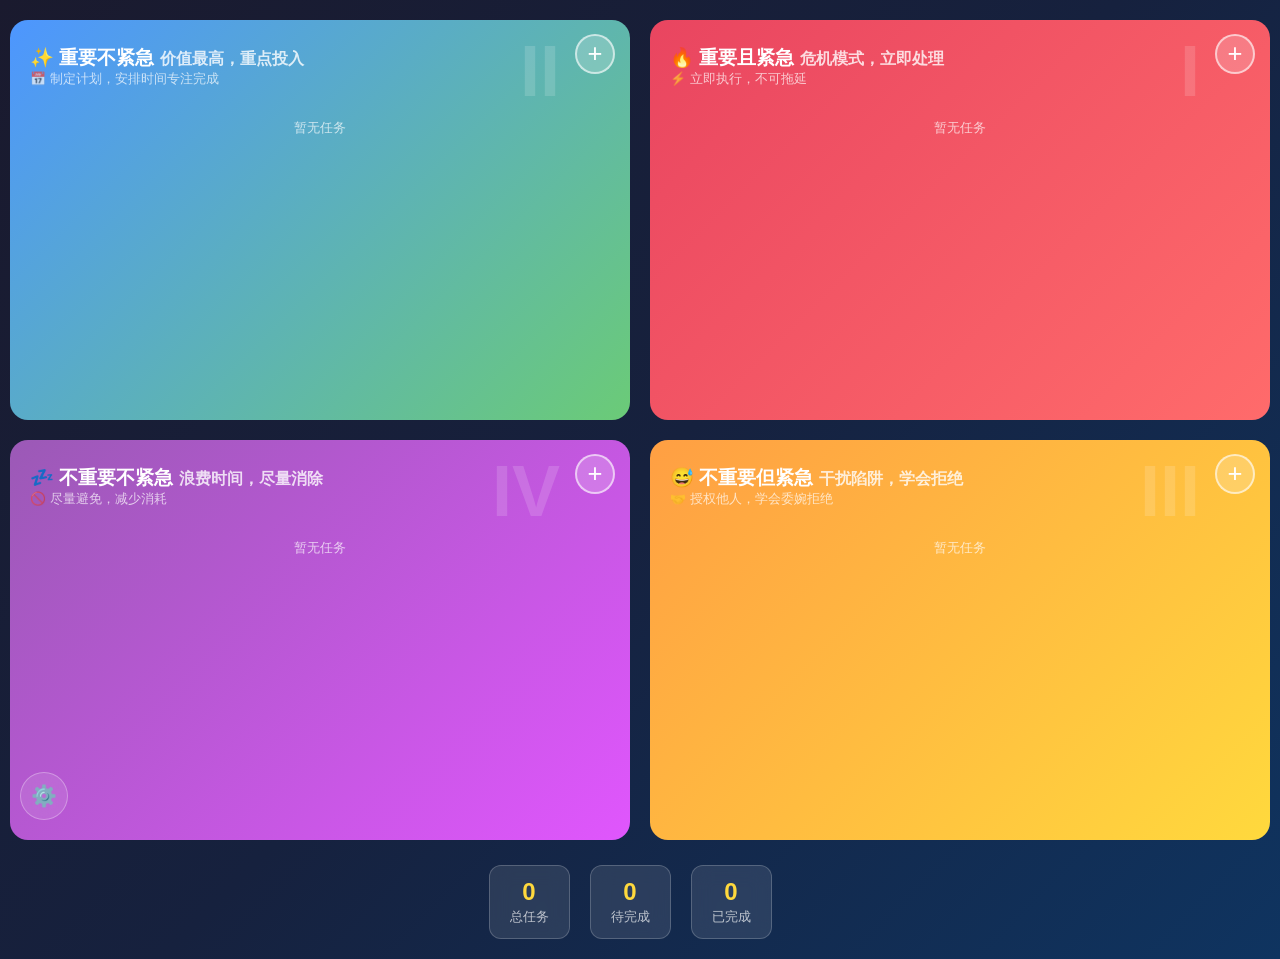
==== commit 37b11622: "fix: 修复全部28个剩余问题（性能+可访问性+UX+兼容性） 性能优化: 1. 移除task-item backdrop-filter:blur → 消除滚动卡顿 2. applyContentW" ====
--- a/index.html
+++ b/index.html
@@ -4,1728 +4,47 @@
     <meta charset="UTF-8">
     <meta name="viewport" content="width=device-width, initial-scale=1.0">
     <title>四象限工作法 - 艾森豪威尔矩阵</title>
-    <style>
-        * { margin: 0; padding: 0; box-sizing: border-box; }
-        
-        body {
-            width: 100vw;
-            height: 100vh;
-            overflow: hidden;
-            background: linear-gradient(135deg, #1a1a2e 0%, #16213e 50%, #0f3460 100%);
-            font-family: sans-serif;
-            padding: 20px 10px;
-            display: flex;
-            flex-direction: column;
-            align-items: center;
-        }
-        
-        .header { text-align: center; margin-bottom: 20px; }
-        
-        h1 {
-            color: #fff;
-            font-size: 2rem;
-            text-shadow: 0 0 30px rgba(255, 255, 255, 0.3);
-        }
-        
-        .subtitle { color: #e94560; font-size: 1rem; margin-top: 5px; }
-
-        .back-link {
-            color: #ffd93d;
-            font-size: 0.9rem;
-            text-decoration: none;
-            margin-top: 10px;
-            display: inline-block;
-        }
-
-        .add-bar {
-            display: flex;
-            gap: 10px;
-            max-width: 1000px;
-            width: 100%;
-            margin-bottom: 20px;
-            flex-wrap: wrap;
-            justify-content: center;
-        }
-        
-        .add-bar input {
-            flex: 1;
-            min-width: 200px;
-            padding: 12px 18px;
-            border: 1px solid rgba(255,255,255,0.3);
-            border-radius: 12px;
-            background: rgba(255,255,255,0.1);
-            color: #fff;
-            font-size: 1rem;
-            font-family: inherit;
-            backdrop-filter: blur(10px);
-            outline: none;
-        }
-        
-        .add-bar input:focus { border-color: #ffd93d; }
-        
-        .add-bar input::placeholder { color: rgba(255,255,255,0.5); }
-        
-        .add-bar select {
-            padding: 12px 16px;
-            border: 1px solid rgba(255,255,255,0.3);
-            border-radius: 12px;
-            background: rgba(255,255,255,0.1);
-            color: #fff;
-            font-size: 1rem;
-            font-family: inherit;
-            backdrop-filter: blur(10px);
-            outline: none;
-            cursor: pointer;
-        }
-
-        .add-bar select option { background: #16213e; color: #fff; }
-
-        .btn-add {
-            padding: 12px 24px;
-            border: none;
-            border-radius: 12px;
-            background: linear-gradient(135deg, #4d96ff, #6bcb77);
-            color: #fff;
-            font-size: 1rem;
-            font-weight: bold;
-            cursor: pointer;
-            transition: all 0.3s ease;
-            font-family: inherit;
-        }
-        
-        .btn-add:hover { transform: translateY(-2px); box-shadow: 0 8px 20px rgba(77,150,255,0.4); }
-        
-        .matrix-container {
-            display: grid;
-            grid-template-columns: 1fr 1fr;
-            gap: 20px;
-            max-width: 1400px;
-            width: 100%;
-        }
-        
-        .quadrant {
-            border-radius: 18px;
-            padding: 25px 20px 20px;
-            height: 400px;
-            position: relative;
-            display: flex;
-            flex-direction: column;
-            overflow: hidden;
-            transition: box-shadow 0.3s ease;
-        }
-
-        .quadrant-header {
-            flex-shrink: 0;
-        }
-
-        .quadrant-body {
-            flex: 1;
-            overflow-y: auto;
-            overflow-x: hidden;
-        }
-
-        .quadrant-body::-webkit-scrollbar { width: 6px; }
-        .quadrant-body::-webkit-scrollbar-track { background: rgba(255,255,255,0.1); border-radius: 3px; }
-        .quadrant-body::-webkit-scrollbar-thumb { background: rgba(255,255,255,0.3); border-radius: 3px; }
-        .quadrant-body::-webkit-scrollbar-thumb:hover { background: rgba(255,255,255,0.5); }
-        
-        .quadrant:hover { box-shadow: 0 15px 30px rgba(0,0,0,0.3); }
-
-        .q1 { background: linear-gradient(135deg, #e94560 0%, #ff6b6b 100%); grid-column: 2; grid-row: 1; }
-        .q2 { background: linear-gradient(135deg, #4d96ff 0%, #6bcb77 100%); grid-column: 1; grid-row: 1; }
-        .q3 { background: linear-gradient(135deg, #ff9f43 0%, #ffd93d 100%); grid-column: 2; grid-row: 2; }
-        .q4 { background: linear-gradient(135deg, #9b59b6 0%, #e056fd 100%); grid-column: 1; grid-row: 2; }
-        
-        .quadrant-number {
-            position: absolute;
-            top: 10px;
-            right: 70px;
-            font-size: 4.5rem;
-            font-weight: bold;
-            opacity: 0.15;
-            color: #fff;
-        }
-        
-        .btn-quadrant-add {
-            position: absolute;
-            top: 14px;
-            right: 15px;
-            width: 40px;
-            height: 40px;
-            border: 2px solid rgba(255,255,255,0.6);
-            border-radius: 50%;
-            background: rgba(255,255,255,0.2);
-            color: #fff;
-            font-size: 1.6rem;
-            cursor: pointer;
-            display: flex;
-            align-items: center;
-            justify-content: center;
-            transition: all 0.2s ease;
-            z-index: 10;
-            line-height: 1;
-        }
-
-        .btn-quadrant-add:hover {
-            background: rgba(255,255,255,0.5);
-            transform: scale(1.1);
-        }
-
-        .inline-input-wrap {
-            display: none;
-            margin-bottom: 10px;
-            flex-direction: column;
-            gap: 6px;
-        }
-
-        .inline-input-wrap.show {
-            display: flex;
-        }
-
-        .inline-input-wrap .input-row {
-            display: flex;
-            gap: 8px;
-            align-items: center;
-        }
-
-        .inline-input-wrap input {
-            flex: 1;
-            padding: 8px 12px;
-            border: 1px solid rgba(255,255,255,0.4);
-            border-radius: 8px;
-            background: rgba(255,255,255,0.2);
-            color: #fff;
-            font-size: 0.9rem;
-            font-family: inherit;
-            outline: none;
-        }
-
-        .inline-input-wrap input::placeholder { color: rgba(255,255,255,0.5); }
-        .inline-input-wrap input:focus { border-color: #ffd93d; }
-
-        .inline-input-wrap button {
-            padding: 8px 14px;
-            border: none;
-            border-radius: 8px;
-            background: rgba(255,255,255,0.3);
-            color: #fff;
-            font-size: 0.85rem;
-            cursor: pointer;
-            font-family: inherit;
-            transition: all 0.2s ease;
-        }
-
-        .inline-input-wrap button:hover { background: rgba(255,255,255,0.5); }
-        
-.quadrant-title {
-            font-size: 1.2rem;
-            font-weight: bold;
-            color: #fff;
-            margin-bottom: 8px;
-            display: inline;
-        }
-
-        .quadrant-subtitle-inline {
-            font-size: 1rem;
-            color: rgba(255,255,255,0.8);
-            font-weight: bold;
-        }
-        
-        .quadrant-subtitle {
-            font-size: 0.85rem;
-            color: rgba(255,255,255,0.8);
-            margin-bottom: 5px;
-            font-weight: bold;
-        }
-
-        .quadrant-action {
-            font-size: 0.8rem;
-            color: rgba(255,255,255,0.7);
-            margin-bottom: 12px;
-        }
-        
-        .task-list {
-            list-style: none;
-            display: flex;
-            flex-direction: column;
-            gap: 8px;
-        }
-        
-        .task-item {
-            display: flex;
-            align-items: flex-start;
-            gap: 12px;
-            background: rgba(255,255,255,0.2);
-            padding: 14px 16px;
-            border-radius: 10px;
-            backdrop-filter: blur(5px);
-            border: 1px solid rgba(255,255,255,0.15);
-            transition: all 0.2s ease;
-            animation: slideIn 0.3s ease;
-        }
-        
-        @keyframes slideIn {
-            from { opacity: 0; transform: translateY(-10px); }
-            to { opacity: 1; transform: translateY(0); }
-        }
-        
-        .task-item:hover { background: rgba(255,255,255,0.3); }
-        
-        .task-item[draggable="true"] { cursor: grab; }
-        
-        .task-item.dragging { opacity: 0.4; transform: scale(0.95); }
-        
-        .task-item.drag-over-item { border-top: 2px solid rgba(255,255,255,0.8); }
-
-        .quadrant.drag-over { box-shadow: 0 0 0 4px rgba(255,255,255,0.9), 0 20px 40px rgba(0,0,0,0.5); transform: scale(1.02); }
-        
-        .task-item.done { opacity: 0.5; }
-        
-        .task-item.done .task-text { text-decoration: line-through; }
-
-        .task-check {
-            width: 24px;
-            height: 24px;
-            border: 2px solid rgba(255,255,255,0.6);
-            border-radius: 50%;
-            cursor: pointer;
-            transition: all 0.2s ease;
-            display: flex;
-            align-items: center;
-            justify-content: center;
-            flex-shrink: 0;
-        }
-
-        .task-index {
-            color: rgba(255,255,255,0.5);
-            font-size: 0.75rem;
-            font-weight: bold;
-            flex-shrink: 0;
-            min-width: 16px;
-            text-align: center;
-        }
-        
-        .task-check:hover { background: rgba(255,255,255,0.3); }
-        
-        .task-item.done .task-check {
-            background: rgba(255,255,255,0.8);
-            border-color: #fff;
-        }
-
-        .task-item.done .task-check::after {
-            content: '✓';
-            color: #333;
-            font-size: 0.85rem;
-            font-weight: bold;
-        }
-
-        .task-text {
-            color: #fff;
-            font-size: 1rem;
-            flex: 1;
-            line-height: 1.4;
-            word-break: break-word;
-            min-width: 0;
-        }
-
-        .task-title {
-            color: #fff;
-            font-size: 1rem;
-            font-weight: bold;
-            line-height: 1.4;
-            word-break: break-word;
-        }
-
-        .task-item.done .task-title { text-decoration: line-through; }
-
-        .task-content {
-            color: rgba(255,255,255,0.7);
-            font-size: 0.85rem;
-            line-height: 1.4;
-            word-break: break-word;
-            margin-top: 6px;
-            max-height: 0;
-            overflow: hidden;
-            transition: max-height 0.3s ease;
-        }
-
-        .task-item.expanded .task-content {
-            max-height: 200px;
-        }
-
-        .task-expand {
-            width: 24px;
-            height: 24px;
-            border: none;
-            background: rgba(255,255,255,0.2);
-            color: rgba(255,255,255,0.8);
-            border-radius: 50%;
-            cursor: pointer;
-            font-size: 0.7rem;
-            display: flex;
-            align-items: center;
-            justify-content: center;
-            transition: all 0.2s ease;
-            flex-shrink: 0;
-        }
-
-        .task-expand:hover { background: rgba(255,255,255,0.4); }
-        
-        .task-item.expanded .task-expand { transform: rotate(180deg); }
-
-        .edit-form {
-            display: flex;
-            flex-direction: column;
-            gap: 6px;
-            margin-top: 6px;
-        }
-
-        .edit-form input {
-            padding: 6px 10px;
-            border: 1px solid rgba(255,255,255,0.4);
-            border-radius: 6px;
-            background: rgba(255,255,255,0.25);
-            color: #fff;
-            font-size: 0.9rem;
-            font-family: inherit;
-            outline: none;
-        }
-
-        .edit-form input:focus { border-color: #ffd93d; }
-
-        .edit-form-buttons {
-            display: flex;
-            gap: 6px;
-        }
-
-        .edit-form-buttons button {
-            padding: 4px 10px;
-            border: none;
-            border-radius: 6px;
-            font-size: 0.8rem;
-            cursor: pointer;
-            font-family: inherit;
-            transition: all 0.2s ease;
-        }
-
-        .btn-edit-save {
-            background: rgba(255,255,255,0.35);
-            color: #fff;
-        }
-
-        .btn-edit-save:hover { background: rgba(255,255,255,0.5); }
-
-        .btn-edit-cancel {
-            background: rgba(255,255,255,0.15);
-            color: rgba(255,255,255,0.7);
-        }
-
-        .btn-edit-cancel:hover { background: rgba(255,255,255,0.25); }
-
-        .task-delete {
-            width: 26px;
-            height: 26px;
-            border: none;
-            background: rgba(255,255,255,0.2);
-            color: rgba(255,255,255,0.8);
-            border-radius: 50%;
-            cursor: pointer;
-            font-size: 0.9rem;
-            display: flex;
-            align-items: center;
-            justify-content: center;
-            transition: all 0.2s ease;
-            flex-shrink: 0;
-        }
-        
-        .task-delete:hover { background: rgba(255,255,255,0.5); color: #fff; }
-
-        .empty-tip {
-            color: rgba(255,255,255,0.5);
-            font-size: 0.8rem;
-            text-align: center;
-            padding: 20px 0;
-        }
-
-        .stats-bar {
-            display: flex;
-            gap: 20px;
-            margin-top: 25px;
-            max-width: 1000px;
-            width: 100%;
-            justify-content: center;
-            flex-wrap: wrap;
-        }
-
-        .stat-card {
-            background: rgba(255,255,255,0.1);
-            padding: 12px 20px;
-            border-radius: 12px;
-            text-align: center;
-            backdrop-filter: blur(10px);
-            border: 1px solid rgba(255,255,255,0.2);
-        }
-
-        .stat-count { color: #ffd93d; font-size: 1.5rem; font-weight: bold; }
-        .stat-label { color: rgba(255,255,255,0.7); font-size: 0.8rem; margin-top: 3px; }
-
-        .clear-btn {
-            padding: 10px 20px;
-            border: 1px solid rgba(255,255,255,0.3);
-            border-radius: 12px;
-            background: rgba(255,255,255,0.1);
-            color: #fff;
-            font-size: 0.85rem;
-            cursor: pointer;
-            transition: all 0.2s ease;
-            font-family: inherit;
-        }
-
-        .clear-btn:hover { background: rgba(255,255,255,0.2); }
-
-        .trash-btn {
-            position: fixed;
-            bottom: 20px;
-            left: 20px;
-            width: 48px;
-            height: 48px;
-            border: 1px solid rgba(255,255,255,0.3);
-            border-radius: 50%;
-            background: rgba(255,255,255,0.1);
-            color: #fff;
-            font-size: 1.3rem;
-            cursor: pointer;
-            display: flex;
-            align-items: center;
-            justify-content: center;
-            transition: all 0.3s ease;
-            backdrop-filter: blur(10px);
-            z-index: 100;
-        }
-
-        .trash-btn:hover {
-            background: rgba(255,255,255,0.25);
-            transform: scale(1.1);
-        }
-
-        .settings-btn {
-            position: fixed;
-            bottom: 80px;
-            left: 20px;
-            width: 48px;
-            height: 48px;
-            border: 1px solid rgba(255,255,255,0.3);
-            border-radius: 50%;
-            background: rgba(255,255,255,0.1);
-            color: #fff;
-            font-size: 1.3rem;
-            cursor: pointer;
-            display: flex;
-            align-items: center;
-            justify-content: center;
-            transition: all 0.3s ease;
-            backdrop-filter: blur(10px);
-            z-index: 100;
-        }
-
-        .settings-btn:hover {
-            background: rgba(255,255,255,0.25);
-            transform: scale(1.1);
-        }
-
-        .settings-btn.connected {
-            border-color: #6bcb77;
-        }
-
-        .settings-overlay {
-            position: fixed;
-            top: 0;
-            left: 0;
-            width: 100%;
-            height: 100%;
-            background: rgba(0,0,0,0.5);
-            z-index: 200;
-            display: none;
-            backdrop-filter: blur(3px);
-        }
-
-        .settings-overlay.show { display: block; }
-
-        .settings-panel {
-            position: fixed;
-            top: 50%;
-            left: 50%;
-            transform: translate(-50%, -50%);
-            width: 400px;
-            background: rgba(22, 33, 62, 0.98);
-            border-radius: 18px;
-            padding: 30px;
-            border: 1px solid rgba(255,255,255,0.15);
-            backdrop-filter: blur(20px);
-            z-index: 201;
-            display: none;
-            animation: fadeIn 0.3s ease;
-        }
-
-        .settings-panel.show { display: block; }
-
-        @keyframes fadeIn {
-            from { opacity: 0; transform: translate(-50%, -50%) scale(0.95); }
-            to { opacity: 1; transform: translate(-50%, -50%) scale(1); }
-        }
-
-        .settings-panel h3 {
-            color: #fff;
-            font-size: 1.2rem;
-            margin-bottom: 20px;
-            text-align: center;
-        }
-
-        .conn-status {
-            font-size: 0.75rem;
-            font-weight: normal;
-            margin-left: 6px;
-        }
-
-        .conn-status.connected { color: #6bcb77; }
-
-        .conn-status.disconnected { color: #e94560; }
-
-        .settings-panel label {
-            color: rgba(255,255,255,0.7);
-            font-size: 0.85rem;
-            display: block;
-            margin-bottom: 5px;
-            margin-top: 12px;
-        }
-
-        .settings-panel input {
-            width: 100%;
-            padding: 10px 14px;
-            border: 1px solid rgba(255,255,255,0.3);
-            border-radius: 10px;
-            background: rgba(255,255,255,0.1);
-            color: #fff;
-            font-size: 0.9rem;
-            font-family: inherit;
-            outline: none;
-        }
-
-        .settings-panel input:focus { border-color: #ffd93d; }
-
-        .settings-panel input::placeholder { color: rgba(255,255,255,0.4); }
-
-        .settings-panel .settings-buttons {
-            display: flex;
-            gap: 10px;
-            margin-top: 20px;
-        }
-
-        .settings-panel .btn-connect {
-            flex: 1;
-            padding: 10px;
-            border: none;
-            border-radius: 10px;
-            background: linear-gradient(135deg, #4d96ff, #6bcb77);
-            color: #fff;
-            font-size: 0.95rem;
-            font-weight: bold;
-            cursor: pointer;
-            font-family: inherit;
-            transition: all 0.2s ease;
-        }
-
-        .settings-panel .btn-connect:hover { opacity: 0.9; }
-
-        .settings-panel .btn-connect:disabled { opacity: 0.5; cursor: not-allowed; }
-
-        .settings-panel .btn-disconnect {
-            padding: 10px 14px;
-            border: 1px solid rgba(255,255,255,0.3);
-            border-radius: 10px;
-            background: rgba(255,255,255,0.1);
-            color: rgba(255,255,255,0.7);
-            font-size: 0.85rem;
-            cursor: pointer;
-            font-family: inherit;
-            transition: all 0.2s ease;
-        }
-
-        .settings-panel .btn-disconnect:hover { background: rgba(233,69,96,0.3); color: #fff; }
-
-        .settings-panel .status-msg {
-            color: #6bcb77;
-            font-size: 0.8rem;
-            text-align: center;
-            margin-top: 10px;
-            min-height: 20px;
-        }
-
-        .settings-panel .status-msg.error {
-            color: #e94560;
-        }
-
-        .loading-bar {
-            position: fixed;
-            top: 0;
-            left: 0;
-            height: 3px;
-            background: linear-gradient(90deg, #4d96ff, #6bcb77, #ffd93d);
-            z-index: 999;
-            transition: width 0.3s ease;
-            width: 0;
-        }
-
-        .loading-bar.active {
-            animation: loadingPulse 1.5s infinite;
-        }
-
-        @keyframes loadingPulse {
-            0% { width: 0; left: 0; }
-            50% { width: 70%; left: 15%; }
-            100% { width: 0; left: 100%; }
-        }
-
-        .trash-btn .trash-count {
-            position: absolute;
-            top: -6px;
-            right: -6px;
-            background: #e94560;
-            color: #fff;
-            font-size: 0.7rem;
-            min-width: 18px;
-            height: 18px;
-            border-radius: 50%;
-            display: flex;
-            align-items: center;
-            justify-content: center;
-        }
-
-        .trash-overlay {
-            position: fixed;
-            top: 0;
-            left: 0;
-            width: 100%;
-            height: 100%;
-            background: rgba(0,0,0,0.5);
-            z-index: 200;
-            display: none;
-            backdrop-filter: blur(3px);
-        }
-
-        .trash-overlay.show { display: block; }
-
-        .trash-panel {
-            position: fixed;
-            bottom: 80px;
-            left: 20px;
-            width: 50vw;
-            max-height: 70vh;
-            background: rgba(22, 33, 62, 0.95);
-            border-radius: 18px;
-            padding: 20px;
-            border: 1px solid rgba(255,255,255,0.15);
-            backdrop-filter: blur(20px);
-            z-index: 201;
-            display: none;
-            animation: slideUp 0.3s ease;
-            overflow-y: auto;
-        }
-
-        .trash-panel::-webkit-scrollbar { width: 6px; }
-        .trash-panel::-webkit-scrollbar-track { background: rgba(255,255,255,0.1); border-radius: 3px; }
-        .trash-panel::-webkit-scrollbar-thumb { background: rgba(255,255,255,0.3); border-radius: 3px; }
-
-        .trash-panel.show { display: block; }
-
-        @keyframes slideUp {
-            from { opacity: 0; transform: translateY(20px); }
-            to { opacity: 1; transform: translateY(0); }
-        }
-
-        .trash-header {
-            display: flex;
-            justify-content: space-between;
-            align-items: center;
-            margin-bottom: 15px;
-        }
-
-        .trash-title {
-            color: rgba(255,255,255,0.7);
-            font-size: 1.1rem;
-            font-weight: bold;
-        }
-
-        .trash-list {
-            list-style: none;
-            display: flex;
-            flex-direction: column;
-            gap: 6px;
-        }
-
-        .trash-item {
-            display: flex;
-            align-items: center;
-            gap: 12px;
-            background: rgba(255,255,255,0.08);
-            padding: 10px 14px;
-            border-radius: 8px;
-            border: 1px solid rgba(255,255,255,0.08);
-            animation: slideIn 0.3s ease;
-            flex-wrap: wrap;
-        }
-
-        .trash-item:hover { background: rgba(255,255,255,0.12); }
-
-        .trash-title-text {
-            color: rgba(255,255,255,0.6);
-            font-size: 0.9rem;
-            flex: 1;
-            text-decoration: line-through;
-        }
-
-        .trash-time {
-            color: rgba(255,255,255,0.4);
-            font-size: 0.75rem;
-            flex-shrink: 0;
-        }
-
-        .btn-restore {
-            padding: 4px 12px;
-            border: 1px solid rgba(255,255,255,0.3);
-            border-radius: 6px;
-            background: rgba(255,255,255,0.15);
-            color: rgba(255,255,255,0.7);
-            font-size: 0.8rem;
-            cursor: pointer;
-            font-family: inherit;
-            transition: all 0.2s ease;
-            flex-shrink: 0;
-        }
-
-        .btn-restore:hover { background: rgba(255,255,255,0.3); color: #fff; }
-
-        .btn-trash-delete {
-            width: 22px;
-            height: 22px;
-            border: none;
-            background: rgba(255,255,255,0.1);
-            color: rgba(255,255,255,0.5);
-            border-radius: 50%;
-            cursor: pointer;
-            font-size: 0.75rem;
-            display: flex;
-            align-items: center;
-            justify-content: center;
-            transition: all 0.2s ease;
-            flex-shrink: 0;
-        }
-
-        .btn-trash-delete:hover { background: rgba(233,69,96,0.5); color: #fff; }
-
-        .trash-empty {
-            color: rgba(255,255,255,0.3);
-            font-size: 0.85rem;
-            text-align: center;
-            padding: 20px 0;
-        }
-
-        @media (max-width: 768px) {
-            h1 { font-size: 1.5rem; }
-            .matrix-container { grid-template-columns: 1fr; }
-            .q1, .q2, .q3, .q4 { grid-column: 1; }
-            .q1 { grid-row: 1; }
-            .q2 { grid-row: 2; }
-            .q3 { grid-row: 3; }
-            .q4 { grid-row: 4; }
-            .quadrant { min-height: auto; }
-            body { padding: 15px 8px; }
-        }
-    </style>
+    <link rel="icon" type="image/png" href="image/favicon.png">
+    <link rel="stylesheet" href="css/style.css">
 </head>
 <body>
-    <div class="matrix-container">
-        <div class="quadrant q2" id="q2">
-            <div class="quadrant-header">
-                <div class="quadrant-number">II</div>
-                <button class="btn-quadrant-add" onclick="showInlineInput('q2')">+</button>
-                <div class="quadrant-title">✨ 重要不紧急 <span class="quadrant-subtitle-inline">价值最高，重点投入</span></div>
-                <div class="quadrant-action">📅 制定计划，安排时间专注完成</div>
-                <div class="inline-input-wrap" id="inline-q2">
-                    <div class="input-row">
-                        <input type="text" class="inline-title" placeholder="标题" onkeydown="if(event.key==='Enter'&&event.metaKey)addInlineTask('q2')" />
-                        <input type="text" class="inline-content" placeholder="内容（可选）" onkeydown="if(event.key==='Enter'&&event.metaKey)addInlineTask('q2')" />
-                        <button onclick="addInlineTask('q2')">添加</button>
-                        <button onclick="hideInlineInput('q2')">取消</button>
-                    </div>
-                </div>
-            </div>
-            <div class="quadrant-body">
-                <ul class="task-list" id="list-q2"></ul>
-            </div>
-        </div>
-        
-        <div class="quadrant q1" id="q1">
-            <div class="quadrant-header">
-                <div class="quadrant-number">I</div>
-                <button class="btn-quadrant-add" onclick="showInlineInput('q1')">+</button>
-                <div class="quadrant-title">🔥 重要且紧急 <span class="quadrant-subtitle-inline">危机模式，立即处理</span></div>
-                <div class="quadrant-action">⚡ 立即执行，不可拖延</div>
-                <div class="inline-input-wrap" id="inline-q1">
-                    <div class="input-row">
-                        <input type="text" class="inline-title" placeholder="标题" onkeydown="if(event.key==='Enter'&&event.metaKey)addInlineTask('q1')" />
-                        <input type="text" class="inline-content" placeholder="内容（可选）" onkeydown="if(event.key==='Enter'&&event.metaKey)addInlineTask('q1')" />
-                        <button onclick="addInlineTask('q1')">添加</button>
-                        <button onclick="hideInlineInput('q1')">取消</button>
-                    </div>
-                </div>
-            </div>
-            <div class="quadrant-body">
-                <ul class="task-list" id="list-q1"></ul>
-            </div>
-        </div>
-        
-        <div class="quadrant q4" id="q4">
-            <div class="quadrant-header">
-                <div class="quadrant-number">IV</div>
-                <button class="btn-quadrant-add" onclick="showInlineInput('q4')">+</button>
-                <div class="quadrant-title">💤 不重要不紧急 <span class="quadrant-subtitle-inline">浪费时间，尽量消除</span></div>
-                <div class="quadrant-action">🚫 尽量避免，减少消耗</div>
-                <div class="inline-input-wrap" id="inline-q4">
-                    <div class="input-row">
-                        <input type="text" class="inline-title" placeholder="标题" onkeydown="if(event.key==='Enter'&&event.metaKey)addInlineTask('q4')" />
-                        <input type="text" class="inline-content" placeholder="内容（可选）" onkeydown="if(event.key==='Enter'&&event.metaKey)addInlineTask('q4')" />
-                        <button onclick="addInlineTask('q4')">添加</button>
-                        <button onclick="hideInlineInput('q4')">取消</button>
-                    </div>
-                </div>
-            </div>
-            <div class="quadrant-body">
-                <ul class="task-list" id="list-q4"></ul>
-            </div>
-        </div>
-        
-        <div class="quadrant q3" id="q3">
-            <div class="quadrant-header">
-                <div class="quadrant-number">III</div>
-                <button class="btn-quadrant-add" onclick="showInlineInput('q3')">+</button>
-                <div class="quadrant-title">😅 不重要但紧急 <span class="quadrant-subtitle-inline">干扰陷阱，学会拒绝</span></div>
-                <div class="quadrant-action">🤝 授权他人，学会委婉拒绝</div>
-                <div class="inline-input-wrap" id="inline-q3">
-                    <div class="input-row">
-                        <input type="text" class="inline-title" placeholder="标题" onkeydown="if(event.key==='Enter'&&event.metaKey)addInlineTask('q3')" />
-                        <input type="text" class="inline-content" placeholder="内容（可选）" onkeydown="if(event.key==='Enter'&&event.metaKey)addInlineTask('q3')" />
-                        <button onclick="addInlineTask('q3')">添加</button>
-                        <button onclick="hideInlineInput('q3')">取消</button>
-                    </div>
-                </div>
-            </div>
-            <div class="quadrant-body">
-                <ul class="task-list" id="list-q3"></ul>
-            </div>
-        </div>
-    </div>
+    <a href="#matrixContainer" class="skip-link">跳到主内容</a>
+    <div class="matrix-container" id="matrixContainer"></div>
 
     <div class="stats-bar" id="statsBar"></div>
 
-    <button class="trash-btn" id="trashBtn" onclick="toggleTrash()">🗑️<span class="trash-count" id="trashCount"></span></button>
-    <div class="trash-overlay" id="trashOverlay" onclick="closeTrash()"></div>
-    <div class="trash-panel" id="trashPanel">
+    <button class="trash-btn" id="trashBtn" aria-label="回收站">🗑️<span class="trash-count" id="trashCount"></span></button>
+    <div class="trash-overlay" id="trashOverlay"></div>
+    <div class="trash-panel" id="trashPanel" role="dialog" aria-modal="true" aria-label="回收站">
         <div class="trash-header">
             <div class="trash-title">🗑️ 回收站</div>
-            <button class="clear-btn" onclick="clearTrash()" style="padding:6px 14px;font-size:0.8rem">清空回收站</button>
+            <button class="clear-btn" id="btnClearTrash" style="padding:6px 14px;font-size:0.8rem">清空回收站</button>
         </div>
         <ul class="trash-list" id="trashList"></ul>
     </div>
 
     <div class="loading-bar" id="loadingBar"></div>
 
-    <button class="settings-btn" id="settingsBtn" onclick="toggleSettings()" title="GitHub 设置">⚙️</button>
-    <div class="settings-overlay" id="settingsOverlay" onclick="closeSettings()"></div>
-    <div class="settings-panel" id="settingsPanel">
+    <div class="toast" id="toast" role="status" aria-live="polite"></div>
+
+    <button class="settings-btn" id="settingsBtn" aria-label="GitHub 设置">⚙️</button>
+    <div class="settings-overlay" id="settingsOverlay"></div>
+    <div class="settings-panel" id="settingsPanel" role="dialog" aria-modal="true" aria-label="GitHub 连接设置">
         <h3>GitHub 连接设置 <span id="connStatus" class="conn-status"></span></h3>
-        <label>Personal Access Token</label>
-        <input type="password" id="configToken" placeholder="ghp_xxxxxxxxxxxxxxxxxxxx" />
+        <label>Personal Access Token <span style="font-weight:normal;font-size:0.75rem;color:var(--white-50)">— 建议使用 Fine-grained token</span></label>
+        <input type="password" id="configToken" placeholder="github_pat_xxxxxxxxxxxxxxxxxxxx" />
+        <div class="token-hint">仅需授权 <strong>单个仓库</strong> 的 <strong>Contents</strong> 读写权限，并设置过期时间以保障安全。</div>
         <label>仓库 (owner/repo)</label>
         <input type="text" id="configRepo" placeholder="myusername/my-repo" />
         <label>分支</label>
         <input type="text" id="configBranch" value="main" placeholder="main" />
         <div class="settings-buttons">
-            <button class="btn-connect" id="btnConnect" onclick="connectGitHub()">连接</button>
-            <button class="btn-disconnect" onclick="disconnectGitHub()">断开</button>
+            <button class="btn-connect" id="btnConnect">连接</button>
+            <button class="btn-disconnect" id="btnDisconnect">断开</button>
         </div>
-        <div class="status-msg" id="settingsStatus"></div>
+        <div class="status-msg" id="settingsStatus" role="alert" aria-live="assertive"></div>
     </div>
 
-    <script>
-        const CONFIG_KEY = 'eisenhower_github_config';
-
-        const FILE_PATH_Q1 = 'eisenhower/q1.jsonl';
-        const FILE_PATH_Q2 = 'eisenhower/q2.jsonl';
-        const FILE_PATH_Q3 = 'eisenhower/q3.jsonl';
-        const FILE_PATH_Q4 = 'eisenhower/q4.jsonl';
-        const FILE_PATH_TRASH = 'eisenhower/trash.jsonl';
-
-        const FILE_MAP = { q1: FILE_PATH_Q1, q2: FILE_PATH_Q2, q3: FILE_PATH_Q3, q4: FILE_PATH_Q4, trash: FILE_PATH_TRASH };
-
-        let tasksCache = [];
-        let fileShas = {};
-        let apiToken = '';
-        let apiRepoOwner = '';
-        let apiRepoName = '';
-        var saveLocks = {};
-        var connectionAttempted = false;
-
-        function withLock(path, fn) {
-            var prev = saveLocks[path] || Promise.resolve();
-            var next = prev.then(function() { return fn(); });
-            saveLocks[path] = next.catch(function() {});
-            return next;
-        }
-
-        function loadConfig() {
-            try { return JSON.parse(localStorage.getItem(CONFIG_KEY)) || { token: '', repo: '', branch: 'main' }; }
-            catch { return { token: '', repo: '', branch: 'main' }; }
-        }
-
-        function saveConfig(config) { localStorage.setItem(CONFIG_KEY, JSON.stringify(config)); }
-
-        function getBranch() { return loadConfig().branch || 'main'; }
-
-        function apiHeaders() {
-            return {
-                'Authorization': 'token ' + apiToken,
-                'Accept': 'application/vnd.github.v3+json',
-                'Content-Type': 'application/json'
-            };
-        }
-
-        function parseApiError(respStatus, respText) {
-            try {
-                var err = JSON.parse(respText);
-                return err.message || ('HTTP ' + respStatus);
-            } catch (e) {
-                return 'HTTP ' + respStatus + ' ' + respText;
-            }
-        }
-
-        async function apiGet(url) {
-            console.log('[apiGet]', url);
-            var resp = await fetch(url, { headers: apiHeaders(), cache: 'no-store' });
-            if (!resp.ok) {
-                var errText = await resp.text();
-                var msg = parseApiError(resp.status, errText);
-                console.error('[apiGet] FAIL', resp.status, msg);
-                throw new Error(msg);
-            }
-            var data = await resp.json();
-            console.log('[apiGet] OK');
-            return data;
-        }
-
-        async function apiPut(url, body) {
-            console.log('[apiPut]', url, 'sha:', body.sha ? body.sha.substring(0, 7) : 'none', 'branch:', body.branch);
-            var resp = await fetch(url, { method: 'PUT', headers: apiHeaders(), body: JSON.stringify(body), cache: 'no-store' });
-            var respText = await resp.text();
-            if (!resp.ok) {
-                var msg = parseApiError(resp.status, respText);
-                console.error('[apiPut] FAIL', resp.status, msg);
-                throw new Error(msg);
-            }
-            console.log('[apiPut] OK');
-            return JSON.parse(respText);
-        }
-
-        function base64Encode(str) {
-            return btoa(encodeURIComponent(str).replace(/%([0-9A-F]{2})/g, function(m, p1) {
-                return String.fromCharCode('0x' + p1);
-            }));
-        }
-
-        function base64Decode(base64) {
-            if (!base64) return '';
-            return decodeURIComponent(atob(base64).split('').map(function(c) {
-                return '%' + ('00' + c.charCodeAt(0).toString(16)).slice(-2);
-            }).join(''));
-        }
-
-        function initApi(config) {
-            if (!config.token || !config.repo) return false;
-            apiToken = config.token;
-            var parts = config.repo.split('/');
-            if (parts.length !== 2) return false;
-            apiRepoOwner = parts[0].trim();
-            apiRepoName = parts[1].trim();
-            return true;
-        }
-
-        function apiRepoUrl() {
-            return 'https://api.github.com/repos/' + apiRepoOwner + '/' + apiRepoName;
-        }
-
-        function apiContentsUrl(path) {
-            return apiRepoUrl() + '/contents/' + path;
-        }
-
-        async function testConnection(config) {
-            if (!initApi(config)) return false;
-            try {
-                await apiGet(apiRepoUrl());
-                return true;
-            } catch (e) { return false; }
-        }
-
-        function isConfigured() {
-            var cfg = loadConfig();
-            return cfg.token && cfg.repo;
-        }
-
-        async function fetchFileContent(path) {
-            var branch = getBranch();
-            try {
-                var url = apiContentsUrl(path) + '?ref=' + encodeURIComponent(branch);
-                var info = await apiGet(url);
-                fileShas[path] = info.sha;
-                var content = base64Decode(info.content);
-                if (!content || !content.trim()) return [];
-                return content.split('\n').filter(function(line) { return line.trim(); }).map(function(line) {
-                    return JSON.parse(line);
-                });
-            } catch (e) {
-                fileShas[path] = null;
-                return [];
-            }
-        }
-
-        async function saveFileContent(path, tasks) {
-            return withLock(path, async function() {
-            var branch = getBranch();
-            console.log('[saveFileContent]', path, 'tasks count:', tasks.length, 'token set:', !!apiToken);
-            var content = tasks.map(function(t) { return JSON.stringify(t); }).join('\n') + (tasks.length > 0 ? '\n' : '');
-            var encoded = base64Encode(content);
-            var body = { message: 'Update ' + path, content: encoded, branch: branch };
-
-            try {
-                var url = apiContentsUrl(path) + '?ref=' + encodeURIComponent(branch);
-                var info = await apiGet(url);
-                body.sha = info.sha;
-                console.log('[saveFileContent] fetched sha:', info.sha.substring(0, 7));
-            } catch (e) {
-                console.log('[saveFileContent] file not found, will create');
-            }
-
-            console.log('[saveFileContent] saving with sha:', body.sha ? body.sha.substring(0, 7) : '(none - create)');
-            var result = await apiPut(apiContentsUrl(path), body);
-            console.log('[saveFileContent] response content:', JSON.stringify(result.content).substring(0, 200));
-            return result;
-        });
-        }
-
-        async function fileExists(path) {
-            var branch = getBranch();
-            var url = apiContentsUrl(path) + '?ref=' + encodeURIComponent(branch);
-            try {
-                await apiGet(url);
-                return true;
-            } catch (e) {
-                return false;
-            }
-        }
-
-        async function ensureFilesExist() {
-            var keys = ['q1', 'q2', 'q3', 'q4', 'trash'];
-            for (var i = 0; i < keys.length; i++) {
-                var path = FILE_MAP[keys[i]];
-                var exists = await fileExists(path);
-                if (!exists) {
-                    var body = { message: 'Create ' + path, content: base64Encode(''), branch: getBranch() };
-                    await apiPut(apiContentsUrl(path), body);
-                }
-            }
-        }
-
-        async function loadAllTasks() {
-            tasksCache = [];
-            fileShas = {};
-            var keys = ['q1', 'q2', 'q3', 'q4', 'trash'];
-            for (var i = 0; i < keys.length; i++) {
-                var tasks = await fetchFileContent(FILE_MAP[keys[i]]);
-                for (var j = 0; j < tasks.length; j++) {
-                    tasksCache.push(tasks[j]);
-                }
-            }
-        }
-
-        function getTasksForQuadrant(q) {
-            return tasksCache.filter(function(t) {
-                if (q === 'trash') return t.deleted;
-                return t.quadrant === q && !t.deleted;
-            });
-        }
-
-        async function saveQuadrant(q) {
-            var tasks = getTasksForQuadrant(q);
-            await saveFileContent(FILE_MAP[q], tasks);
-        }
-
-        async function addInlineTask(quadrant) {
-            var wrap = document.getElementById('inline-' + quadrant);
-            var titleInput = wrap.querySelector('.inline-title');
-            var contentInput = wrap.querySelector('.inline-content');
-            var title = titleInput.value.trim();
-            if (!title) return;
-            var content = contentInput.value.trim();
-            titleInput.value = '';
-            contentInput.value = '';
-            wrap.classList.remove('show');
-            showLoading();
-            var newTask = { id: Date.now(), title: title, content: content, quadrant: quadrant, done: false };
-            tasksCache.push(newTask);
-            console.log('[addInlineTask] added', newTask.id, 'to', quadrant, 'token set:', !!apiToken);
-            render();
-            bindQuadrantDropEvents();
-            try {
-                console.log('[addInlineTask] saving to', quadrant);
-                await saveQuadrant(quadrant);
-                console.log('[addInlineTask] save success');
-            }
-            catch (e) {
-                console.error('[addInlineTask] save FAILED:', e.message);
-                showStatus('保存失败: ' + e.message, true);
-            }
-            hideLoading();
-        }
-
-        async function toggleTask(id) {
-            var task = tasksCache.find(function(t) { return t.id === id; });
-            if (task && !task.deleted) {
-                task.done = !task.done;
-                showLoading();
-                render();
-                bindQuadrantDropEvents();
-                try { await saveQuadrant(task.quadrant); }
-                catch (e) { showStatus('保存失败: ' + e.message, true); }
-                hideLoading();
-            }
-        }
-
-        function markTaskDeleted(task) {
-            task.deleted = true;
-            task.deletedAt = Date.now();
-            task.originalQuadrant = task.quadrant;
-        }
-
-        async function deleteTask(id) {
-            var task = tasksCache.find(function(t) { return t.id === id; });
-            if (task) {
-                markTaskDeleted(task);
-                console.log('[deleteTask] deleted', id, 'from', task.originalQuadrant, 'token set:', !!apiToken);
-                showLoading();
-                render();
-                bindQuadrantDropEvents();
-                try {
-                    console.log('[deleteTask] saving source quadrant:', task.originalQuadrant);
-                    await saveQuadrant(task.originalQuadrant);
-                    console.log('[deleteTask] saving trash');
-                    await saveQuadrant('trash');
-                    console.log('[deleteTask] save success');
-                } catch (e) {
-                    console.error('[deleteTask] save FAILED:', e.message);
-                    showStatus('保存失败: ' + e.message, true);
-                }
-                hideLoading();
-            }
-        }
-
-        async function restoreTask(id) {
-            var task = tasksCache.find(function(t) { return t.id === id; });
-            if (task) {
-                task.deleted = false;
-                task.quadrant = task.originalQuadrant || 'q1';
-                delete task.deletedAt;
-                delete task.originalQuadrant;
-                showLoading();
-                render();
-                bindQuadrantDropEvents();
-                try {
-                    await saveQuadrant(task.quadrant);
-                    await saveQuadrant('trash');
-                } catch (e) { showStatus('保存失败: ' + e.message, true); }
-                hideLoading();
-            }
-        }
-
-        async function permanentDelete(id) {
-            tasksCache = tasksCache.filter(function(t) { return t.id !== id; });
-            showLoading();
-            render();
-            bindQuadrantDropEvents();
-            try { await saveQuadrant('trash'); }
-            catch (e) { showStatus('保存失败: ' + e.message, true); }
-            hideLoading();
-        }
-
-        async function clearTrash() {
-            tasksCache = tasksCache.filter(function(t) { return !t.deleted; });
-            showLoading();
-            render();
-            bindQuadrantDropEvents();
-            try { await saveFileContent(FILE_PATH_TRASH, []); }
-            catch (e) { showStatus('保存失败: ' + e.message, true); }
-            hideLoading();
-            closeTrash();
-        }
-
-        async function clearDone() {
-            var doneTasks = tasksCache.filter(function(t) { return t.done && !t.deleted; });
-            if (doneTasks.length === 0) return;
-            var affectedQuadrants = {};
-            doneTasks.forEach(function(t) {
-                markTaskDeleted(t);
-                affectedQuadrants[t.originalQuadrant] = true;
-            });
-            showLoading();
-            render();
-            bindQuadrantDropEvents();
-            var keys = Object.keys(affectedQuadrants);
-            for (var i = 0; i < keys.length; i++) {
-                try { await saveQuadrant(keys[i]); } catch (e) {}
-            }
-            try { await saveQuadrant('trash'); } catch (e) {}
-            hideLoading();
-        }
-
-        async function saveEdit(id) {
-            var editEl = document.getElementById('task-edit-' + id);
-            var title = editEl.querySelector('.edit-title').value.trim();
-            if (!title) return;
-            var content = editEl.querySelector('.edit-content').value.trim();
-            var task = tasksCache.find(function(t) { return t.id === id; });
-            if (task) {
-                task.title = title;
-                task.content = content;
-                showLoading();
-                render();
-                bindQuadrantDropEvents();
-                try { await saveQuadrant(task.deleted ? (task.originalQuadrant || 'q1') : task.quadrant); }
-                catch (e) { showStatus('保存失败: ' + e.message, true); }
-                hideLoading();
-            }
-        }
-
-        async function reorderTasks(targetTaskId, before) {
-            var draggedTask = tasksCache.find(function(t) { return t.id === draggedTaskId; });
-            var targetTask = tasksCache.find(function(t) { return t.id === targetTaskId; });
-            if (!draggedTask || !targetTask) return;
-            var oldQuadrant = draggedTask.quadrant;
-            draggedTask.quadrant = targetTask.quadrant;
-            var qTasks = tasksCache.filter(function(t) { return t.quadrant === draggedTask.quadrant && t.id !== draggedTaskId; })
-                .sort(function(a, b) { return (a.order || 0) - (b.order || 0); });
-            var targetIndex = qTasks.findIndex(function(t) { return t.id === targetTaskId; });
-            if (before) qTasks.splice(targetIndex, 0, draggedTask);
-            else qTasks.splice(targetIndex + 1, 0, draggedTask);
-            qTasks.forEach(function(t, i) { t.order = i; });
-            var otherTasks = tasksCache.filter(function(t) { return t.quadrant !== draggedTask.quadrant; })
-                .sort(function(a, b) { return (a.order || 0) - (b.order || 0); });
-            tasksCache = qTasks.concat(otherTasks);
-            showLoading();
-            render();
-            bindQuadrantDropEvents();
-            try {
-                await saveQuadrant(draggedTask.quadrant);
-                if (oldQuadrant !== draggedTask.quadrant) await saveQuadrant(oldQuadrant);
-            } catch (e) { showStatus('保存失败: ' + e.message, true); }
-            hideLoading();
-        }
-
-        function render() {
-            var tasks = tasksCache.filter(function(t) { return !t.deleted; });
-            var deletedTasks = tasksCache.filter(function(t) { return t.deleted; })
-                .sort(function(a, b) { return (b.deletedAt || 0) - (a.deletedAt || 0); });
-            var quadrants = ['q1', 'q2', 'q3', 'q4'];
-
-            quadrants.forEach(function(q) {
-                var list = document.getElementById('list-' + q);
-                var qTasks = tasks.filter(function(t) { return t.quadrant === q; })
-                    .sort(function(a, b) { return (a.order || 0) - (b.order || 0); });
-                if (qTasks.length === 0) {
-                    list.innerHTML = '<div class="empty-tip">暂无任务</div>';
-                } else {
-                    list.innerHTML = qTasks.map(function(t, i) {
-                        var hasContent = !!t.content;
-                        return '<li class="task-item ' + (t.done ? 'done' : '') + '" draggable="true" data-task-id="' + t.id + '" data-quadrant="' + t.quadrant + '"'
-                            + ' ondragstart="onDragStart(event, ' + t.id + ')" ondragend="onDragEnd(event)"'
-                            + ' ondragover="onDragOverItem(event, this)" ondragleave="onDragLeaveItem(this)">'
-                            + '<span class="task-index">' + (i + 1) + '</span>'
-                            + '<div class="task-check" onclick="toggleTask(' + t.id + ')"></div>'
-                            + '<div class="task-text" ondblclick="startEdit(' + t.id + ')" id="task-display-' + t.id + '">'
-                            + '<div class="task-title">' + escapeHtml(t.title || t.text) + '</div>'
-                            + (hasContent ? '<div class="task-content">' + escapeHtml(t.content) + '</div>' : '')
-                            + '</div>'
-                            + '<div class="task-text" id="task-edit-' + t.id + '" style="display:none">'
-                            + '<div class="edit-form">'
-                            + '<input type="text" class="edit-title" value="' + escapeAttr(t.title || t.text) + '" placeholder="标题" onkeydown="if(event.key===\'Enter\'&&event.metaKey)saveEdit(' + t.id + ');if(event.key===\'Escape\')cancelEdit(' + t.id + ')" />'
-                            + '<input type="text" class="edit-content" value="' + escapeAttr(t.content || '') + '" placeholder="内容（可选）" onkeydown="if(event.key===\'Enter\'&&event.metaKey)saveEdit(' + t.id + ');if(event.key===\'Escape\')cancelEdit(' + t.id + ')" />'
-                            + '<div class="edit-form-buttons">'
-                            + '<button class="btn-edit-save" onclick="saveEdit(' + t.id + ')">保存</button>'
-                            + '<button class="btn-edit-cancel" onclick="cancelEdit(' + t.id + ')">取消</button>'
-                            + '</div></div></div>'
-                            + (hasContent ? '<button class="task-expand" onclick="toggleExpand(this)">▼</button>' : '')
-                            + '<button class="task-delete" onclick="deleteTask(' + t.id + ')">×</button>'
-                            + '</li>';
-                    }).join('');
-                }
-            });
-
-            var total = tasks.length;
-            var done = tasks.filter(function(t) { return t.done; }).length;
-            var undone = total - done;
-
-            document.getElementById('statsBar').innerHTML =
-                '<div class="stat-card"><div class="stat-count">' + total + '</div><div class="stat-label">总任务</div></div>'
-                + '<div class="stat-card"><div class="stat-count">' + undone + '</div><div class="stat-label">待完成</div></div>'
-                + '<div class="stat-card"><div class="stat-count">' + done + '</div><div class="stat-label">已完成</div></div>'
-                + (done > 0 ? '<button class="clear-btn" onclick="clearDone()">清除已完成</button>' : '');
-
-            var trashBtn = document.getElementById('trashBtn');
-            var trashCount = document.getElementById('trashCount');
-            var trashList = document.getElementById('trashList');
-            if (deletedTasks.length === 0) {
-                trashBtn.style.display = 'none';
-                closeTrash();
-            } else {
-                trashBtn.style.display = '';
-                trashCount.textContent = deletedTasks.length;
-                trashList.innerHTML = deletedTasks.map(function(t) {
-                    var time = t.deletedAt ? formatTime(t.deletedAt) : '';
-                    var hasContent = !!t.content;
-                    return '<li class="trash-item" id="trash-item-' + t.id + '">'
-                        + '<span class="trash-title-text">' + escapeHtml(t.title || t.text) + '</span>'
-                        + (hasContent ? '<div class="trash-content" id="trash-content-' + t.id + '" style="display:none;color:rgba(255,255,255,0.5);font-size:0.8rem;margin-top:4px;width:100%">' + escapeHtml(t.content) + '</div>' : '')
-                        + '<span class="trash-time">' + time + '</span>'
-                        + (hasContent ? '<button class="task-expand" onclick="toggleTrashDetail(' + t.id + ')" style="width:20px;height:20px;font-size:0.6rem">▼</button>' : '')
-                        + '<button class="btn-restore" onclick="restoreTask(' + t.id + ')">恢复</button>'
-                        + '<button class="btn-trash-delete" onclick="permanentDelete(' + t.id + ')">×</button>'
-                        + '</li>';
-                }).join('');
-            }
-        }
-
-        function formatTime(timestamp) {
-            var d = new Date(timestamp);
-            var pad = function(n) { return String(n).padStart(2, '0'); };
-            return (d.getMonth() + 1) + '/' + pad(d.getDate()) + ' ' + pad(d.getHours()) + ':' + pad(d.getMinutes());
-        }
-
-        function escapeHtml(str) {
-            var div = document.createElement('div');
-            div.textContent = str;
-            return div.innerHTML;
-        }
-
-        function escapeAttr(str) {
-            return str.replace(/&/g, '&amp;').replace(/"/g, '&quot;').replace(/'/g, '&#39;').replace(/</g, '&lt;').replace(/>/g, '&gt;');
-        }
-
-        function startEdit(id) {
-            document.getElementById('task-display-' + id).style.display = 'none';
-            var editEl = document.getElementById('task-edit-' + id);
-            editEl.style.display = '';
-            editEl.querySelector('.edit-title').focus();
-        }
-
-        function cancelEdit(id) {
-            document.getElementById('task-display-' + id).style.display = '';
-            document.getElementById('task-edit-' + id).style.display = 'none';
-        }
-
-        function showInlineInput(quadrant) {
-            var wrap = document.getElementById('inline-' + quadrant);
-            wrap.classList.toggle('show');
-            if (wrap.classList.contains('show')) {
-                wrap.querySelector('.inline-title').focus();
-            }
-        }
-
-        function hideInlineInput(quadrant) {
-            var wrap = document.getElementById('inline-' + quadrant);
-            wrap.classList.remove('show');
-        }
-
-        function toggleExpand(el) {
-            el.closest('.task-item').classList.toggle('expanded');
-        }
-
-        function toggleTrashDetail(id) {
-            var content = document.getElementById('trash-content-' + id);
-            if (content) {
-                content.style.display = content.style.display === 'none' ? 'block' : 'none';
-            }
-        }
-
-        function showLoading() {
-            var bar = document.getElementById('loadingBar');
-            bar.classList.add('active');
-        }
-
-        function hideLoading() {
-            var bar = document.getElementById('loadingBar');
-            bar.classList.remove('active');
-        }
-
-        function showStatus(msg, isError) {
-            var el = document.getElementById('settingsStatus');
-            el.textContent = msg;
-            el.className = 'status-msg' + (isError ? ' error' : '');
-            if (!isError) {
-                setTimeout(function() { el.textContent = ''; el.className = 'status-msg'; }, 3000);
-            }
-        }
-
-        var trashExpanded = false;
-
-        function toggleTrash() {
-            trashExpanded = !trashExpanded;
-            var overlay = document.getElementById('trashOverlay');
-            var panel = document.getElementById('trashPanel');
-            if (trashExpanded) { overlay.classList.add('show'); panel.classList.add('show'); }
-            else { overlay.classList.remove('show'); panel.classList.remove('show'); }
-        }
-
-        function closeTrash() {
-            trashExpanded = false;
-            document.getElementById('trashOverlay').classList.remove('show');
-            document.getElementById('trashPanel').classList.remove('show');
-        }
-
-        var settingsVisible = false;
-
-        function toggleSettings() {
-            settingsVisible = !settingsVisible;
-            var overlay = document.getElementById('settingsOverlay');
-            var panel = document.getElementById('settingsPanel');
-            if (settingsVisible) {
-                overlay.classList.add('show');
-                panel.classList.add('show');
-                var cfg = loadConfig();
-                document.getElementById('configToken').value = cfg.token || '';
-                document.getElementById('configRepo').value = cfg.repo || '';
-                document.getElementById('configBranch').value = cfg.branch || 'main';
-                updateConnStatus();
-            } else {
-                overlay.classList.remove('show');
-                panel.classList.remove('show');
-            }
-            document.getElementById('settingsStatus').textContent = '';
-            document.getElementById('settingsStatus').className = 'status-msg';
-        }
-
-        function updateConnStatus() {
-            var el = document.getElementById('connStatus');
-            var connected = document.getElementById('settingsBtn').classList.contains('connected');
-            if (connected) {
-                el.textContent = '已连接';
-                el.className = 'conn-status connected';
-            } else if (connectionAttempted) {
-                el.textContent = '未连接';
-                el.className = 'conn-status disconnected';
-            } else {
-                el.textContent = '';
-                el.className = 'conn-status';
-            }
-        }
-
-        function closeSettings() {
-            settingsVisible = false;
-            document.getElementById('settingsOverlay').classList.remove('show');
-            document.getElementById('settingsPanel').classList.remove('show');
-        }
-
-        async function connectGitHub() {
-            connectionAttempted = true;
-            document.getElementById('settingsStatus').textContent = '';
-            document.getElementById('settingsStatus').className = 'status-msg';
-            var token = document.getElementById('configToken').value.trim();
-            var repoStr = document.getElementById('configRepo').value.trim();
-            var branch = document.getElementById('configBranch').value.trim() || 'main';
-            if (!token) { showStatus('请输入 Token', true); return; }
-            if (!repoStr || repoStr.indexOf('/') === -1) { showStatus('请输入有效的仓库名 (owner/repo)', true); return; }
-            var btn = document.getElementById('btnConnect');
-            btn.disabled = true;
-            btn.textContent = '连接中...';
-            var config = { token: token, repo: repoStr, branch: branch };
-
-            if (!initApi(config)) {
-                showStatus('仓库格式错误', true);
-                setConnFailed(btn);
-                return;
-            }
-
-            try {
-                await apiGet(apiRepoUrl());
-            } catch (e) {
-                showStatus('Token 或仓库无效: ' + e.message, true);
-                setConnFailed(btn);
-                return;
-            }
-
-            try {
-                await apiGet(apiRepoUrl() + '/branches/' + encodeURIComponent(branch));
-            } catch (e) {
-                showStatus('分支不存在: ' + e.message, true);
-                setConnFailed(btn);
-                return;
-            }
-
-            saveConfig(config);
-            showLoading();
-            try {
-                await ensureFilesExist();
-            } catch (e) {
-                showStatus('创建文件失败: ' + e.message, true);
-                setConnFailed(btn);
-                hideLoading();
-                return;
-            }
-            try {
-                await loadAllTasks();
-            } catch (e) {
-                showStatus('加载数据失败: ' + e.message, true);
-                setConnFailed(btn);
-                hideLoading();
-                return;
-            }
-
-            document.getElementById('settingsBtn').classList.add('connected');
-            updateConnStatus();
-            closeSettings();
-            render();
-            bindQuadrantDropEvents();
-            hideLoading();
-            showStatus('连接成功，数据加载完成', false);
-            btn.disabled = false;
-            btn.textContent = '连接';
-        }
-
-        function setConnFailed(btn) {
-            document.getElementById('settingsBtn').classList.remove('connected');
-            updateConnStatus();
-            btn.disabled = false;
-            btn.textContent = '连接';
-        }
-
-        function disconnectGitHub() {
-            connectionAttempted = false;
-            saveConfig({ token: '', repo: '', branch: 'main' });
-            apiToken = '';
-            apiRepoOwner = '';
-            apiRepoName = '';
-            tasksCache = [];
-            fileShas = {};
-            document.getElementById('settingsBtn').classList.remove('connected');
-            updateConnStatus();
-            document.getElementById('configToken').value = '';
-            document.getElementById('configRepo').value = '';
-            render();
-            bindQuadrantDropEvents();
-            closeSettings();
-            showStatus('已断开连接', false);
-        }
-
-        var draggedTaskId = null;
-
-        function onDragStart(e, taskId) {
-            draggedTaskId = taskId;
-            e.target.classList.add('dragging');
-            e.dataTransfer.effectAllowed = 'move';
-            e.dataTransfer.setData('text/plain', taskId);
-        }
-
-        function onDragEnd(e) {
-            e.target.classList.remove('dragging');
-            document.querySelectorAll('.quadrant').forEach(function(q) { q.classList.remove('drag-over'); });
-            document.querySelectorAll('.task-item').forEach(function(t) { t.classList.remove('drag-over-item'); });
-        }
-
-        function onDragOverItem(e, el) {
-            if (draggedTaskId === null) return;
-            e.preventDefault();
-            e.dataTransfer.dropEffect = 'move';
-            var targetId = parseInt(el.dataset.taskId);
-            if (targetId !== draggedTaskId) { el.classList.add('drag-over-item'); }
-        }
-
-        function onDragLeaveItem(el) { el.classList.remove('drag-over-item'); }
-
-        function bindQuadrantDropEvents() {
-            var quadrants = ['q1', 'q2', 'q3', 'q4'];
-            quadrants.forEach(function(q) {
-                var el = document.getElementById(q);
-                el.ondragover = function(e) { e.preventDefault(); e.dataTransfer.dropEffect = 'move'; el.classList.add('drag-over'); };
-                el.ondragleave = function() { el.classList.remove('drag-over'); };
-                el.ondrop = async function(e) {
-                    e.preventDefault();
-                    el.classList.remove('drag-over');
-                    if (draggedTaskId === null) return;
-                    var dropTarget = e.target.closest('.task-item');
-                    if (dropTarget) {
-                        var targetId = parseInt(dropTarget.dataset.taskId);
-                        var rect = dropTarget.getBoundingClientRect();
-                        var midY = rect.top + rect.height / 2;
-                        var before = e.clientY < midY;
-                        await reorderTasks(targetId, before);
-                    } else {
-                        var task = tasksCache.find(function(t) { return t.id === draggedTaskId; });
-                        if (task && task.quadrant !== q) {
-                            var oldQuadrant = task.quadrant;
-                            task.quadrant = q;
-                            var maxOrder = tasksCache.filter(function(t) { return t.quadrant === q; })
-                                .reduce(function(max, t) { return Math.max(max, t.order || 0); }, -1);
-                            task.order = maxOrder + 1;
-                            showLoading();
-                            render();
-                            bindQuadrantDropEvents();
-                            try {
-                                await saveQuadrant(q);
-                                if (oldQuadrant !== q) await saveQuadrant(oldQuadrant);
-                            } catch (e) { showStatus('保存失败: ' + e.message, true); }
-                            hideLoading();
-                        }
-                    }
-                    draggedTaskId = null;
-                };
-            });
-        }
-
-        (async function init() {
-            console.log('[init] starting, configured:', isConfigured());
-            if (isConfigured()) {
-                connectionAttempted = true;
-                var config = loadConfig();
-                console.log('[init] config repo:', config.repo, 'branch:', config.branch);
-                if (initApi(config)) {
-                    console.log('[init] api initialized, token set:', !!apiToken);
-                    document.getElementById('settingsBtn').classList.add('connected');
-                    updateConnStatus();
-                    showLoading();
-                    try {
-                        console.log('[init] loading all tasks...');
-                        await loadAllTasks();
-                        console.log('[init] loaded', tasksCache.length, 'tasks');
-                    }
-                    catch (e) {
-                        console.error('[init] load failed:', e.message);
-                        showStatus('加载数据失败: ' + e.message, true);
-                    }
-                    hideLoading();
-                } else {
-                    console.error('[init] initApi failed');
-                }
-            }
-            render();
-            bindQuadrantDropEvents();
-            console.log('[init] completed');
-        })();
-    </script>
+    <script src="js/app.js"></script>
 </body>
-</html>+</html>
--- a/css/style.css
+++ b/css/style.css
@@ -0,0 +1,866 @@
+:root {
+    --white: #fff;
+    --white-08: rgba(255,255,255,0.08);
+    --white-10: rgba(255,255,255,0.1);
+    --white-12: rgba(255,255,255,0.12);
+    --white-15: rgba(255,255,255,0.15);
+    --white-20: rgba(255,255,255,0.2);
+    --white-25: rgba(255,255,255,0.25);
+    --white-30: rgba(255,255,255,0.3);
+    --white-35: rgba(255,255,255,0.35);
+    --white-40: rgba(255,255,255,0.4);
+    --white-50: rgba(255,255,255,0.5);
+    --white-60: rgba(255,255,255,0.6);
+    --white-70: rgba(255,255,255,0.7);
+    --white-80: rgba(255,255,255,0.8);
+    --white-90: rgba(255,255,255,0.9);
+    --yellow: #ffd93d;
+    --red: #e94560;
+    --red-30: rgba(233,69,96,0.3);
+    --red-50: rgba(233,69,96,0.5);
+    --green: #6bcb77;
+    --blue: #4d96ff;
+    --orange: #ff9f43;
+    --purple: #9b59b6;
+    --bg-dark: #1a1a2e;
+    --bg-mid: #16213e;
+    --bg-blue: #0f3460;
+    --panel-bg: rgba(22,33,62,0.98);
+    --panel-bg-95: rgba(22,33,62,0.95);
+    --q1-gradient: linear-gradient(135deg, #e94560 0%, #ff6b6b 100%);
+    --q2-gradient: linear-gradient(135deg, #4d96ff 0%, #6bcb77 100%);
+    --q3-gradient: linear-gradient(135deg, #ff9f43 0%, #ffd93d 100%);
+    --q4-gradient: linear-gradient(135deg, #9b59b6 0%, #e056fd 100%);
+}
+
+* { margin: 0; padding: 0; box-sizing: border-box; }
+
+.skip-link {
+    position: absolute;
+    top: -40px;
+    left: 0;
+    background: var(--yellow);
+    color: #333;
+    padding: 8px 16px;
+    z-index: 1000;
+    font-weight: bold;
+    transition: top 0.2s;
+}
+.skip-link:focus { top: 0; }
+
+body {
+    width: 100vw;
+    min-height: 100vh;
+    overflow-x: hidden;
+    overflow-y: auto;
+    background: linear-gradient(135deg, var(--bg-dark) 0%, var(--bg-mid) 50%, var(--bg-blue) 100%);
+    font-family: sans-serif;
+    padding: 20px 10px;
+    display: flex;
+    flex-direction: column;
+    align-items: center;
+}
+
+.matrix-container {
+    display: grid;
+    grid-template-columns: 1fr 1fr;
+    gap: 20px;
+    max-width: 1400px;
+    width: 100%;
+}
+
+.quadrant {
+    border-radius: 18px;
+    padding: 25px 20px 20px;
+    height: 400px;
+    position: relative;
+    display: flex;
+    flex-direction: column;
+    overflow: hidden;
+    transition: box-shadow 0.3s ease;
+}
+
+.quadrant-header { flex-shrink: 0; }
+
+.quadrant-body {
+    flex: 1;
+    overflow-y: auto;
+    overflow-x: hidden;
+}
+
+.quadrant-body::-webkit-scrollbar { width: 6px; }
+.quadrant-body::-webkit-scrollbar-track { background: var(--white-10); border-radius: 3px; }
+.quadrant-body::-webkit-scrollbar-thumb { background: var(--white-30); border-radius: 3px; }
+.quadrant-body::-webkit-scrollbar-thumb:hover { background: var(--white-50); }
+
+.quadrant:hover { box-shadow: 0 15px 30px rgba(0,0,0,0.3); }
+
+.q1 { background: var(--q1-gradient); grid-column: 2; grid-row: 1; }
+.q2 { background: var(--q2-gradient); grid-column: 1; grid-row: 1; }
+.q3 { background: var(--q3-gradient); grid-column: 2; grid-row: 2; }
+.q4 { background: var(--q4-gradient); grid-column: 1; grid-row: 2; }
+
+.quadrant-number {
+    position: absolute;
+    top: 10px;
+    right: 70px;
+    font-size: 4.5rem;
+    font-weight: bold;
+    opacity: 0.15;
+    color: var(--white);
+}
+
+.btn-quadrant-add {
+    position: absolute;
+    top: 14px;
+    right: 15px;
+    width: 40px;
+    height: 40px;
+    border: 2px solid var(--white-60);
+    border-radius: 50%;
+    background: var(--white-20);
+    color: var(--white);
+    font-size: 1.6rem;
+    cursor: pointer;
+    display: flex;
+    align-items: center;
+    justify-content: center;
+    transition: background 0.2s ease, transform 0.2s ease;
+    z-index: 10;
+    line-height: 1;
+}
+
+.btn-quadrant-add:hover {
+    background: var(--white-50);
+    transform: scale(1.1);
+}
+
+.inline-input-wrap {
+    display: none;
+    margin-bottom: 10px;
+    flex-direction: column;
+    gap: 6px;
+}
+
+.inline-input-wrap.show { display: flex; }
+
+.inline-input-wrap .input-row {
+    display: flex;
+    gap: 8px;
+    align-items: center;
+}
+
+.inline-input-wrap input {
+    flex: 1;
+    padding: 8px 12px;
+    border: 1px solid var(--white-40);
+    border-radius: 8px;
+    background: var(--white-20);
+    color: var(--white);
+    font-size: 0.9rem;
+    font-family: inherit;
+}
+
+.inline-input-wrap input::placeholder { color: var(--white-70); }
+.inline-input-wrap input:focus { border-color: var(--yellow); outline: 2px solid var(--yellow); outline-offset: -2px; }
+.inline-input-wrap input.input-error {
+    border-color: #e74c3c;
+    animation: shake 0.4s ease;
+}
+
+@keyframes shake {
+    0%, 100% { transform: translateX(0); }
+    20%, 60% { transform: translateX(-6px); }
+    40%, 80% { transform: translateX(6px); }
+}
+
+.inline-input-wrap button {
+    padding: 8px 14px;
+    border: none;
+    border-radius: 8px;
+    background: var(--white-30);
+    color: var(--white);
+    font-size: 0.85rem;
+    cursor: pointer;
+    font-family: inherit;
+    transition: background 0.2s ease, transform 0.2s ease;
+}
+
+.inline-input-wrap button:hover { background: var(--white-50); }
+
+.quadrant-title {
+    font-size: 1.2rem;
+    font-weight: bold;
+    color: var(--white);
+    margin-bottom: 8px;
+    display: inline;
+}
+
+.quadrant-subtitle-inline {
+    font-size: 1rem;
+    color: var(--white-80);
+    font-weight: bold;
+}
+
+.quadrant-action {
+    font-size: 0.8rem;
+    color: var(--white-70);
+    margin-bottom: 12px;
+}
+
+.task-list {
+    list-style: none;
+    display: flex;
+    flex-direction: column;
+    gap: 8px;
+}
+
+.task-item {
+    display: flex;
+    align-items: flex-start;
+    gap: 12px;
+    background: var(--white-20);
+    padding: 14px 16px;
+    border-radius: 10px;
+    border: 1px solid var(--white-15);
+    transition: background 0.2s ease, opacity 0.2s ease;
+}
+
+@keyframes slideIn {
+    from { opacity: 0; transform: translateY(-10px); }
+    to { opacity: 1; transform: translateY(0); }
+}
+
+.task-item.task-new { animation: slideIn 0.3s ease; }
+
+.task-item:hover { background: var(--white-30); }
+
+.task-item[draggable="true"] { cursor: grab; }
+
+.task-item.dragging { opacity: 0.4; transform: scale(0.95); }
+
+.task-item.drag-over-item { border-top: 2px solid var(--white-80); }
+
+.quadrant.drag-over { box-shadow: 0 0 0 4px var(--white-90), 0 20px 40px rgba(0,0,0,0.5); transform: scale(1.02); }
+
+.task-item.done { opacity: 0.5; }
+
+.task-item.done .task-text { text-decoration: line-through; }
+
+.task-check {
+    width: 24px;
+    height: 24px;
+    border: 2px solid var(--white-60);
+    border-radius: 50%;
+    cursor: pointer;
+    background: transparent;
+    transition: background 0.2s ease, border-color 0.2s ease;
+    display: flex;
+    align-items: center;
+    justify-content: center;
+    flex-shrink: 0;
+    padding: 0;
+    font-family: inherit;
+    font-size: inherit;
+    line-height: 1;
+}
+
+.task-index {
+    color: var(--white-70);
+    font-size: 0.75rem;
+    font-weight: bold;
+    flex-shrink: 0;
+    min-width: 16px;
+    text-align: center;
+}
+
+.task-check:hover { background: var(--white-30); }
+
+.task-item.done .task-check {
+    background: var(--white-80);
+    border-color: var(--white);
+}
+
+.task-item.done .task-check::after {
+    content: '✓';
+    color: #333;
+    font-size: 0.85rem;
+    font-weight: bold;
+}
+
+.task-text {
+    color: var(--white);
+    font-size: 1rem;
+    flex: 1;
+    line-height: 1.4;
+    word-break: break-word;
+    min-width: 0;
+}
+
+.task-title {
+    color: var(--white);
+    font-size: 1rem;
+    font-weight: bold;
+    line-height: 1.4;
+    word-break: break-word;
+}
+
+.task-item.done .task-title { text-decoration: line-through; }
+
+.task-content-inline {
+    color: var(--white-60);
+    font-weight: normal;
+    font-size: 0.85rem;
+}
+
+.task-edit-hidden { display: none; }
+
+.task-content-collapsed {
+    display: none;
+    color: var(--white-60);
+    font-size: 0.85rem;
+    line-height: 1.3;
+    font-weight: normal;
+    word-break: break-word;
+    margin-top: 4px;
+}
+
+.task-item.collapsed-show .task-content-collapsed { display: block; }
+
+.task-expand {
+    width: 24px;
+    height: 24px;
+    border: none;
+    background: var(--white-20);
+    color: var(--white-80);
+    border-radius: 50%;
+    cursor: pointer;
+    font-size: 0.7rem;
+    display: flex;
+    align-items: center;
+    justify-content: center;
+    transition: background 0.2s ease, transform 0.2s ease;
+    flex-shrink: 0;
+}
+
+.task-expand:hover { background: var(--white-40); }
+
+.task-item.collapsed-show .task-expand { transform: rotate(180deg); }
+
+.edit-form {
+    display: flex;
+    flex-direction: column;
+    gap: 6px;
+}
+
+.edit-form input {
+    padding: 6px 10px;
+    border: 1px solid var(--white-40);
+    border-radius: 6px;
+    background: var(--white-25);
+    color: var(--white);
+    font-size: 0.9rem;
+    font-family: inherit;
+}
+
+.edit-form input:focus { border-color: var(--yellow); outline: 2px solid var(--yellow); outline-offset: -2px; }
+
+.edit-quadrant {
+    padding: 6px 10px;
+    border: 1px solid var(--white-40);
+    border-radius: 6px;
+    background: var(--white-25);
+    color: var(--white);
+    font-size: 0.85rem;
+    font-family: inherit;
+    cursor: pointer;
+}
+
+.edit-form-buttons {
+    display: flex;
+    gap: 6px;
+}
+
+.edit-form-buttons button {
+    padding: 4px 10px;
+    border: none;
+    border-radius: 6px;
+    font-size: 0.8rem;
+    cursor: pointer;
+    font-family: inherit;
+    transition: background 0.2s ease, transform 0.2s ease;
+}
+
+.btn-edit-save {
+    background: var(--white-35);
+    color: var(--white);
+}
+
+.btn-edit-save:hover { background: var(--white-50); }
+
+.btn-edit-cancel {
+    background: var(--white-15);
+    color: var(--white-70);
+}
+
+.btn-edit-cancel:hover { background: var(--white-25); }
+
+.task-delete {
+    width: 26px;
+    height: 26px;
+    padding: 6px;
+    border: none;
+    background: var(--white-20);
+    color: var(--white-80);
+    border-radius: 50%;
+    cursor: pointer;
+    font-size: 0.9rem;
+    display: flex;
+    align-items: center;
+    justify-content: center;
+    transition: background 0.2s ease, transform 0.2s ease;
+    flex-shrink: 0;
+}
+
+.task-delete:hover { background: var(--white-50); color: var(--white); }
+
+.empty-tip {
+    color: var(--white-70);
+    font-size: 0.8rem;
+    text-align: center;
+    padding: 20px 0;
+}
+
+.stats-bar {
+    display: flex;
+    gap: 20px;
+    margin-top: 25px;
+    max-width: 1000px;
+    width: 100%;
+    justify-content: center;
+    flex-wrap: wrap;
+}
+
+.stat-card {
+    background: var(--white-10);
+    padding: 12px 20px;
+    border-radius: 12px;
+    text-align: center;
+    backdrop-filter: blur(10px);
+    border: 1px solid var(--white-20);
+}
+
+.stat-count { color: var(--yellow); font-size: 1.5rem; font-weight: bold; }
+.stat-label { color: var(--white-70); font-size: 0.8rem; margin-top: 3px; }
+
+.clear-btn {
+    padding: 10px 20px;
+    border: 1px solid var(--white-30);
+    border-radius: 12px;
+    background: var(--white-10);
+    color: var(--white);
+    font-size: 0.85rem;
+    cursor: pointer;
+    transition: background 0.2s ease, transform 0.2s ease;
+    font-family: inherit;
+}
+
+.clear-btn:hover { background: var(--white-20); }
+
+.trash-btn, .settings-btn {
+    position: fixed;
+    left: 20px;
+    width: 48px;
+    height: 48px;
+    border: 1px solid var(--white-30);
+    border-radius: 50%;
+    background: var(--white-10);
+    color: var(--white);
+    font-size: 1.3rem;
+    cursor: pointer;
+    display: flex;
+    align-items: center;
+    justify-content: center;
+    transition: background 0.3s ease, transform 0.3s ease, border-color 0.3s ease;
+    backdrop-filter: blur(10px);
+    z-index: 100;
+}
+
+.trash-btn { bottom: 20px; }
+.settings-btn { bottom: 80px; }
+
+.trash-btn:hover, .settings-btn:hover {
+    background: var(--white-25);
+    transform: scale(1.1);
+}
+
+.settings-btn.connected { border-color: var(--green); }
+
+.settings-overlay, .trash-overlay {
+    position: fixed;
+    top: 0;
+    left: 0;
+    width: 100%;
+    height: 100%;
+    background: rgba(0,0,0,0.5);
+    z-index: 200;
+    display: none;
+    backdrop-filter: blur(3px);
+}
+
+.settings-overlay.show, .trash-overlay.show { display: block; }
+
+.settings-panel {
+    position: fixed;
+    top: 50%;
+    left: 50%;
+    transform: translate(-50%, -50%);
+    width: 400px;
+    background: var(--panel-bg);
+    border-radius: 18px;
+    padding: 30px;
+    border: 1px solid var(--white-15);
+    backdrop-filter: blur(20px);
+    z-index: 201;
+    display: none;
+    animation: fadeIn 0.3s ease;
+}
+
+.settings-panel.show { display: block; }
+
+@keyframes fadeIn {
+    from { opacity: 0; transform: translate(-50%, -50%) scale(0.95); }
+    to { opacity: 1; transform: translate(-50%, -50%) scale(1); }
+}
+
+.settings-panel h3 {
+    color: var(--white);
+    font-size: 1.2rem;
+    margin-bottom: 20px;
+    text-align: center;
+}
+
+.conn-status {
+    font-size: 0.75rem;
+    font-weight: normal;
+    margin-left: 6px;
+}
+
+.conn-status.connected { color: var(--green); }
+.conn-status.disconnected { color: var(--red); }
+
+.settings-panel label {
+    color: var(--white-70);
+    font-size: 0.85rem;
+    display: block;
+    margin-bottom: 5px;
+    margin-top: 12px;
+}
+
+.settings-panel input {
+    width: 100%;
+    padding: 10px 14px;
+    border: 1px solid var(--white-30);
+    border-radius: 10px;
+    background: var(--white-10);
+    color: var(--white);
+    font-size: 0.9rem;
+    font-family: inherit;
+}
+
+.settings-panel input:focus { border-color: var(--yellow); outline: 2px solid var(--yellow); outline-offset: -2px; }
+.settings-panel input::placeholder { color: var(--white-70); }
+
+.token-hint {
+    color: var(--white-70);
+    font-size: 0.72rem;
+    margin-top: 4px;
+    line-height: 1.4;
+}
+
+.settings-panel .settings-buttons {
+    display: flex;
+    gap: 10px;
+    margin-top: 20px;
+}
+
+.settings-panel .btn-connect {
+    flex: 1;
+    padding: 10px;
+    border: none;
+    border-radius: 10px;
+    background: linear-gradient(135deg, var(--blue), var(--green));
+    color: var(--white);
+    font-size: 0.95rem;
+    font-weight: bold;
+    cursor: pointer;
+    font-family: inherit;
+    transition: background 0.2s ease, transform 0.2s ease;
+}
+
+.settings-panel .btn-connect:hover { opacity: 0.9; }
+.settings-panel .btn-connect:disabled { opacity: 0.5; cursor: not-allowed; }
+
+.settings-panel .btn-disconnect {
+    padding: 10px 14px;
+    border: 1px solid var(--white-30);
+    border-radius: 10px;
+    background: var(--white-10);
+    color: var(--white-70);
+    font-size: 0.85rem;
+    cursor: pointer;
+    font-family: inherit;
+    transition: background 0.2s ease, transform 0.2s ease;
+}
+
+.settings-panel .btn-disconnect:hover { background: var(--red-30); color: var(--white); }
+
+.settings-panel .status-msg {
+    color: var(--green);
+    font-size: 0.8rem;
+    text-align: center;
+    margin-top: 10px;
+    min-height: 20px;
+}
+
+.settings-panel .status-msg.error { color: var(--red); }
+
+.loading-bar {
+    position: fixed;
+    top: 0;
+    left: 0;
+    height: 5px;
+    width: 0;
+    background: linear-gradient(90deg, var(--blue), var(--green), var(--yellow));
+    z-index: 999;
+    transition: width 0.3s ease;
+    opacity: 0;
+}
+
+.loading-bar.active {
+    opacity: 1;
+    transition: width 0.3s ease, opacity 0.15s ease;
+}
+
+.toast {
+    position: fixed;
+    top: 16px;
+    left: 50%;
+    transform: translateX(-50%) translateY(-8px);
+    padding: 8px 18px;
+    border-radius: 10px;
+    font-size: 0.8rem;
+    color: var(--white);
+    backdrop-filter: blur(10px);
+    z-index: 300;
+    opacity: 0;
+    transition: opacity 0.25s ease, transform 0.25s ease;
+    pointer-events: none;
+    white-space: nowrap;
+}
+
+.toast.show {
+    opacity: 1;
+    transform: translateX(-50%) translateY(0);
+}
+
+.toast.success {
+    background: rgba(107, 203, 119, 0.85);
+    border: 1px solid rgba(107, 203, 119, 0.5);
+}
+
+.toast.error {
+    background: rgba(233, 69, 96, 0.85);
+    border: 1px solid rgba(233, 69, 96, 0.5);
+}
+
+.trash-btn .trash-count {
+    position: absolute;
+    top: -6px;
+    right: -6px;
+    background: var(--red);
+    color: var(--white);
+    font-size: 0.7rem;
+    min-width: 18px;
+    height: 18px;
+    border-radius: 50%;
+    display: flex;
+    align-items: center;
+    justify-content: center;
+}
+
+.trash-panel {
+    position: fixed;
+    bottom: 80px;
+    left: 20px;
+    width: min(50vw, 400px);
+    max-height: 70vh;
+    background: var(--panel-bg-95);
+    border-radius: 18px;
+    padding: 20px;
+    border: 1px solid var(--white-15);
+    backdrop-filter: blur(20px);
+    z-index: 201;
+    display: none;
+    animation: slideUp 0.3s ease;
+    overflow-y: auto;
+}
+
+.trash-panel::-webkit-scrollbar { width: 6px; }
+.trash-panel::-webkit-scrollbar-track { background: var(--white-10); border-radius: 3px; }
+.trash-panel::-webkit-scrollbar-thumb { background: var(--white-30); border-radius: 3px; }
+
+.trash-panel.show { display: block; }
+
+@keyframes slideUp {
+    from { opacity: 0; transform: translateY(20px); }
+    to { opacity: 1; transform: translateY(0); }
+}
+
+.trash-header {
+    display: flex;
+    justify-content: space-between;
+    align-items: center;
+    margin-bottom: 15px;
+}
+
+.trash-title {
+    color: var(--white-70);
+    font-size: 1.1rem;
+    font-weight: bold;
+}
+
+.trash-list {
+    list-style: none;
+    display: flex;
+    flex-direction: column;
+    gap: 6px;
+}
+
+.trash-item {
+    display: flex;
+    align-items: center;
+    gap: 12px;
+    background: var(--white-08);
+    padding: 10px 14px;
+    border-radius: 8px;
+    border: 1px solid var(--white-08);
+    animation: slideIn 0.3s ease;
+    flex-wrap: wrap;
+}
+
+.trash-item:hover { background: var(--white-12); }
+
+.trash-title-text {
+    color: var(--white-60);
+    font-size: 0.9rem;
+    flex: 1;
+    text-decoration: line-through;
+}
+
+.trash-time {
+    color: var(--white-70);
+    font-size: 0.75rem;
+    flex-shrink: 0;
+}
+
+.btn-restore {
+    padding: 4px 12px;
+    border: 1px solid var(--white-30);
+    border-radius: 6px;
+    background: var(--white-15);
+    color: var(--white-70);
+    font-size: 0.8rem;
+    cursor: pointer;
+    font-family: inherit;
+    transition: background 0.2s ease, transform 0.2s ease;
+    flex-shrink: 0;
+}
+
+.btn-restore:hover { background: var(--white-30); color: var(--white); }
+
+.btn-trash-delete {
+    width: 22px;
+    height: 22px;
+    padding: 8px;
+    border: none;
+    background: var(--white-10);
+    color: var(--white-70);
+    border-radius: 50%;
+    cursor: pointer;
+    font-size: 0.75rem;
+    display: flex;
+    align-items: center;
+    justify-content: center;
+    transition: background 0.2s ease, transform 0.2s ease;
+    flex-shrink: 0;
+}
+
+.btn-trash-delete:hover { background: var(--red-50); color: var(--white); }
+
+.trash-content {
+    display: none;
+    color: var(--white-70);
+    font-size: 0.8rem;
+    margin-top: 4px;
+    width: 100%;
+}
+
+.trash-content.show { display: block; }
+
+.trash-item .task-expand {
+    width: 20px;
+    height: 20px;
+    font-size: 0.6rem;
+}
+
+@media (max-width: 1024px) {
+    .matrix-container { gap: 14px; max-width: 100%; }
+    .quadrant { height: 300px; padding: 18px 14px 14px; }
+    .quadrant-number { font-size: 3.5rem; top: 6px; right: 55px; }
+    .btn-quadrant-add { top: 10px; right: 10px; width: 34px; height: 34px; font-size: 1.4rem; }
+    .quadrant-title { font-size: 1.05rem; }
+    .quadrant-subtitle-inline { font-size: 0.9rem; }
+    .quadrant-action { font-size: 0.75rem; margin-bottom: 8px; }
+    .task-item { padding: 10px 12px; gap: 8px; }
+    .task-text, .task-title { font-size: 0.9rem; }
+    .stats-bar { padding: 10px 16px; }
+    .stat-count { font-size: 1.4rem; }
+    .stat-label { font-size: 0.7rem; }
+}
+
+@media (max-width: 768px) {
+    body { overflow-x: hidden; overflow-y: auto; height: auto; min-height: 100vh; padding: 12px 6px; }
+    .matrix-container { grid-template-columns: 1fr; gap: 10px; }
+    .q1, .q2, .q3, .q4 { grid-column: 1; }
+    .q1 { grid-row: 1; }
+    .q2 { grid-row: 2; }
+    .q3 { grid-row: 3; }
+    .q4 { grid-row: 4; }
+    .quadrant { height: auto; min-height: auto; padding: 14px 10px 10px; border-radius: 14px; }
+    .quadrant-body { max-height: 60vh; }
+    .quadrant-number { font-size: 2.8rem; top: 4px; right: 48px; }
+    .btn-quadrant-add { top: 8px; right: 8px; width: 30px; height: 30px; font-size: 1.2rem; }
+    .quadrant-title { font-size: 0.95rem; margin-bottom: 4px; }
+    .quadrant-subtitle-inline { font-size: 0.8rem; }
+    .quadrant-action { font-size: 0.7rem; margin-bottom: 6px; }
+    .task-list { gap: 6px; }
+    .task-item { padding: 8px 10px; gap: 6px; border-radius: 8px; }
+    .task-check { width: 20px; height: 20px; }
+    .task-index { font-size: 0.65rem; min-width: 12px; }
+    .task-text, .task-title { font-size: 0.82rem; }
+    .task-delete { font-size: 0.85rem; }
+    .inline-input-wrap input { padding: 6px 10px; font-size: 0.8rem; }
+    .inline-input-wrap button { padding: 6px 10px; font-size: 0.75rem; }
+    .inline-input-wrap .input-row { flex-wrap: wrap; }
+    .stats-bar { padding: 8px 12px; gap: 12px; }
+    .stat-card { padding: 6px 10px; }
+    .stat-count { font-size: 1.2rem; }
+    .stat-label { font-size: 0.65rem; }
+    .clear-btn { font-size: 0.7rem; padding: 4px 10px; }
+    .trash-btn { bottom: 12px; right: 10px; left: auto; width: 42px; height: 42px; font-size: 1.1rem; }
+    .settings-btn { bottom: 62px; right: 10px; left: auto; width: 42px; height: 42px; font-size: 1.1rem; }
+    .trash-panel, .settings-panel { width: calc(100vw - 16px); max-width: 400px; left: 50%; right: auto; top: 50%; bottom: auto; transform: translate(-50%, -50%); animation-name: fadeIn; }
+    .edit-form input { font-size: 0.8rem; padding: 5px 8px; }
+    .edit-form-buttons button { font-size: 0.7rem; padding: 3px 8px; }
+}
